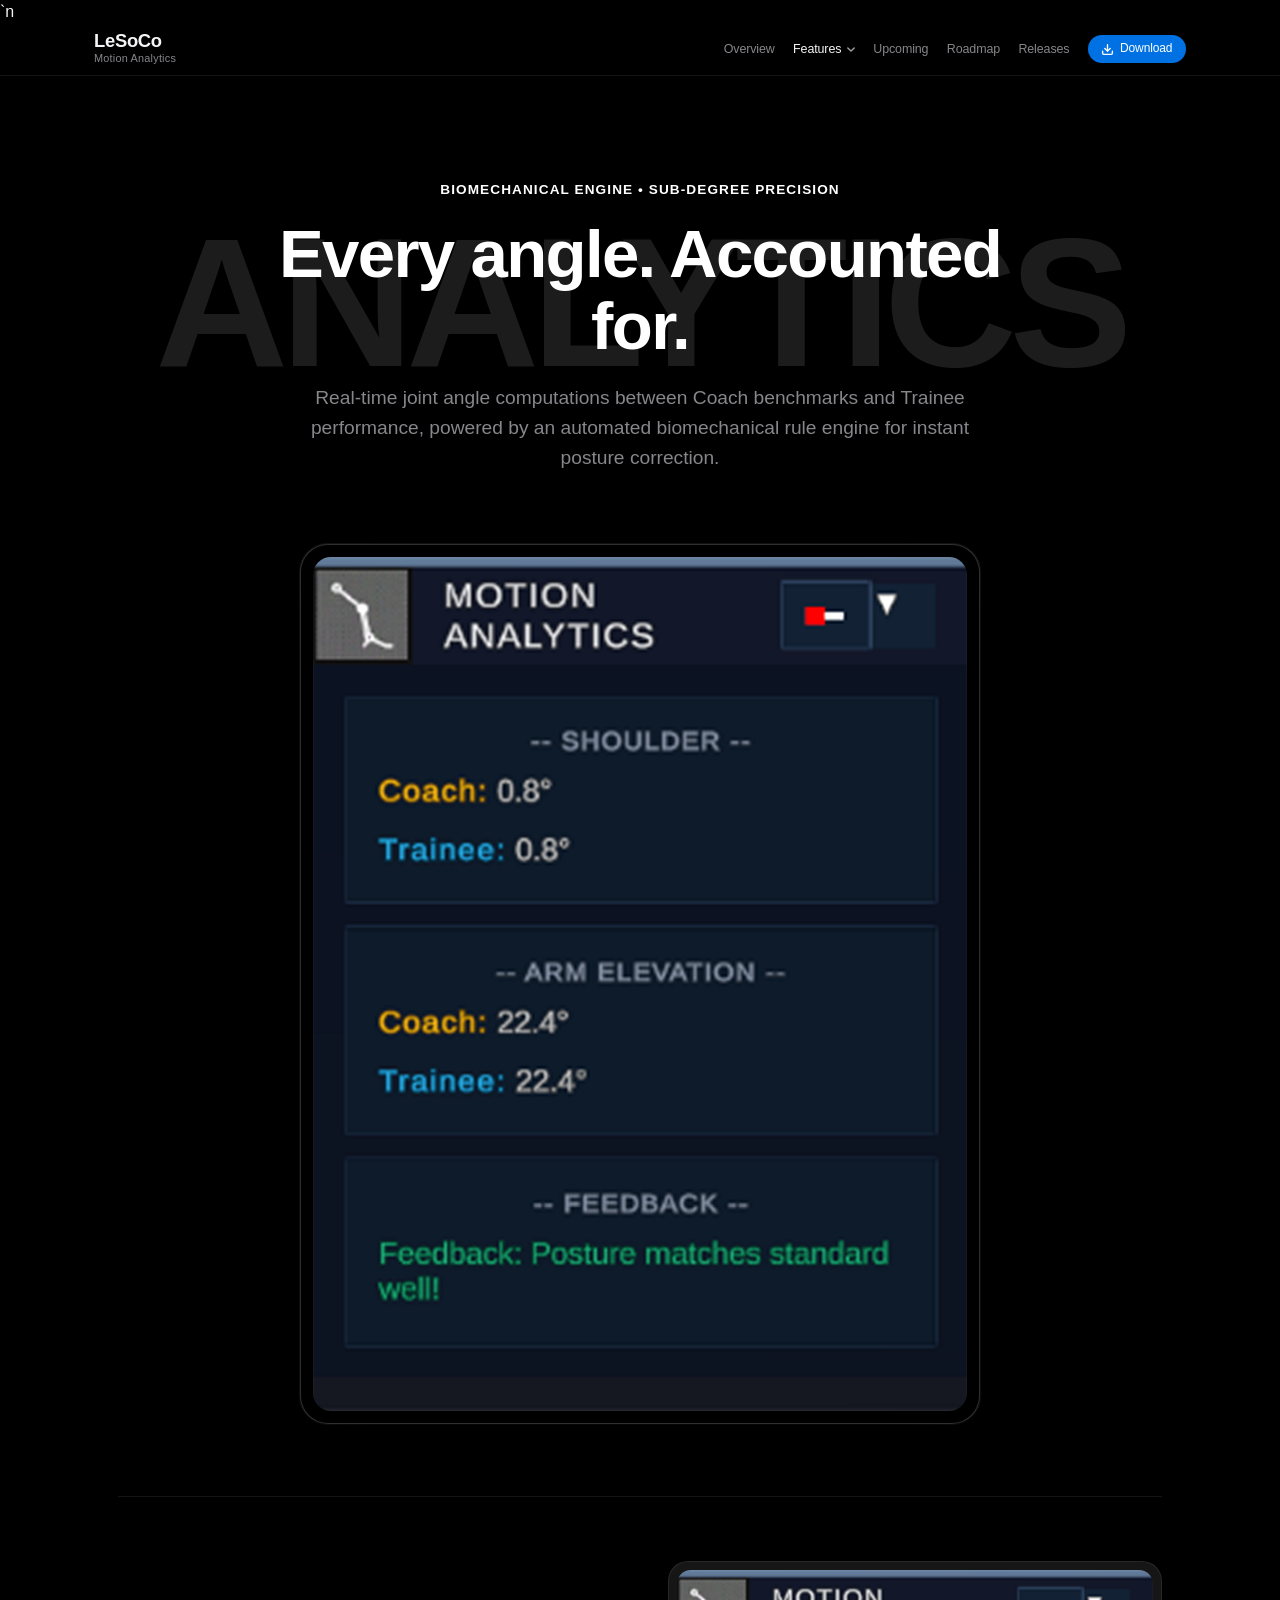
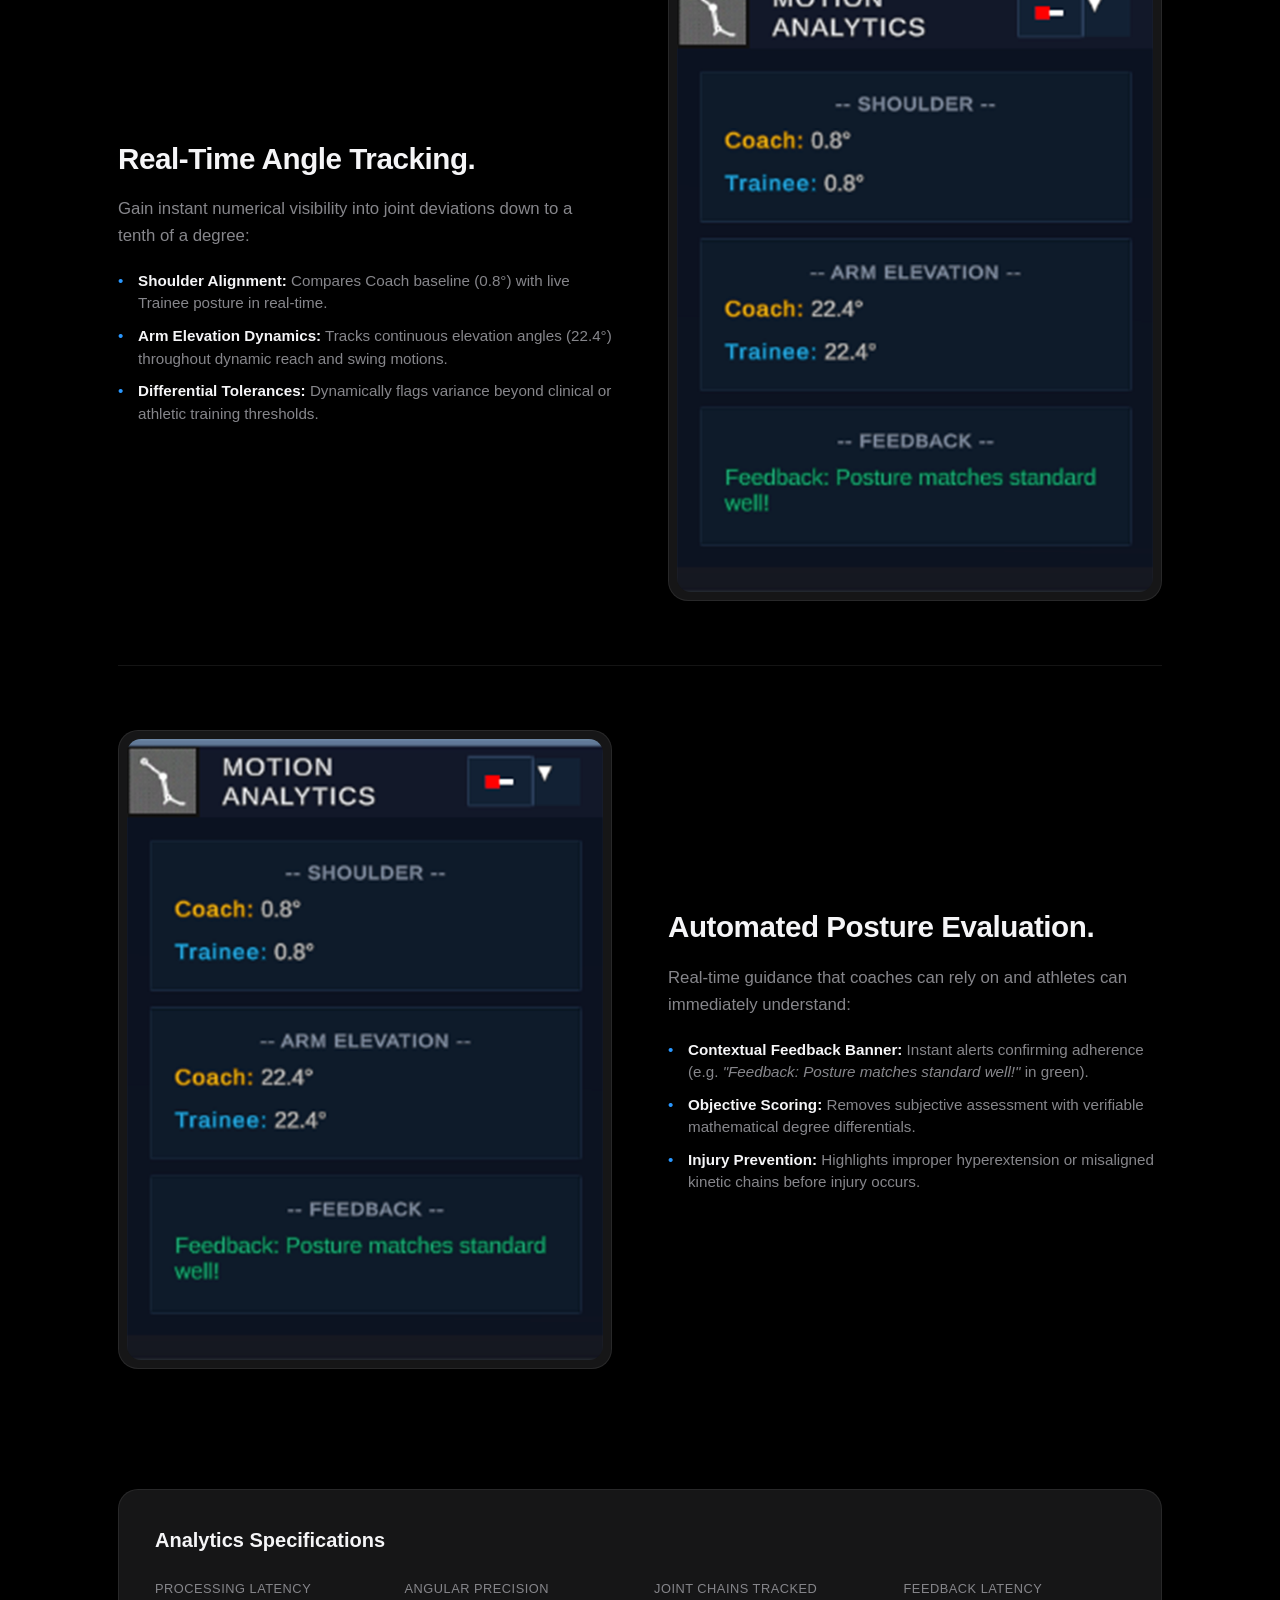
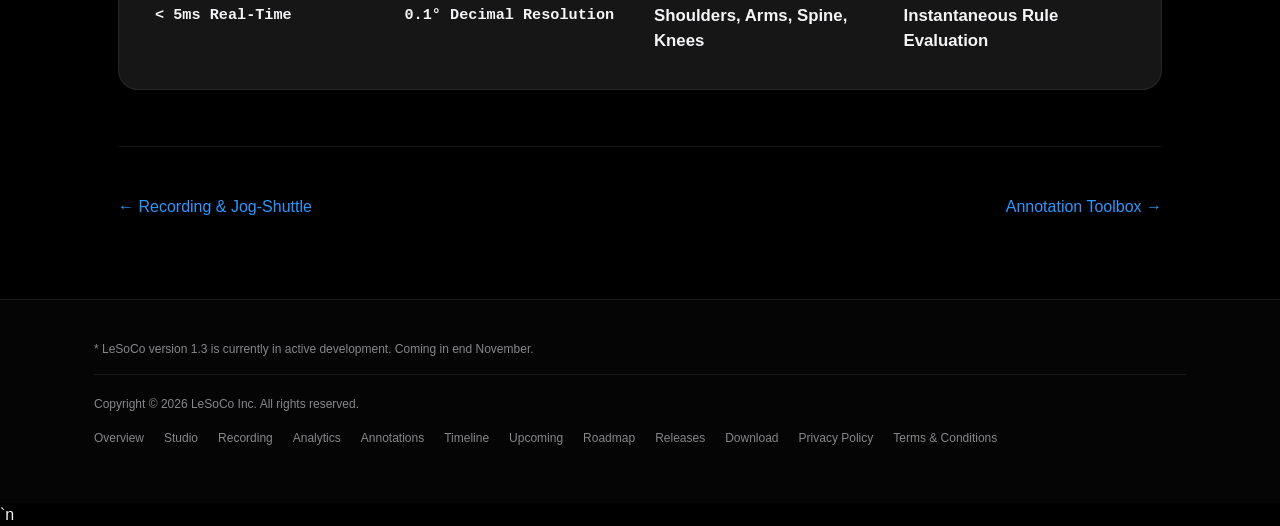
==== analytics.html @ 9703c33d "removed javascript" ====
<!DOCTYPE html>
<html lang="en">
<head>
  <meta charset="UTF-8" />
  <meta name="viewport" content="width=device-width, initial-scale=1.0" />
  <title>Motion Analytics — LeSoCo v1.3</title>
  <link rel="icon" href="data:image/svg+xml,<svg xmlns=%22http://www.w3.org/2000/svg%22 viewBox=%220 0 100 100%22><rect width=%22100%22 height=%22100%22 rx=%2222%22 fill=%22%23000000%22/><text x=%2250%22 y=%2266%22 font-family=%22-apple-system,BlinkMacSystemFont,SF Pro Display,sans-serif%22 font-weight=%22700%22 font-size=%2252%22 fill=%22%23ffffff%22 text-anchor=%22middle%22>L</text></svg>">
  <link rel="stylesheet" href="style.css" />
  <link rel="stylesheet" href="bombard.css" />`n</head>
<body>
    <!-- Apple Sticky Sub-Navigation with Mega Dropdown -->
  <header class="apple-nav">
    <div class="apple-nav-inner">
      <a href="index.html" class="apple-nav-brand">
        <span class="title">LeSoCo</span>
        <span class="subtitle">Motion Analytics</span>
      </a>
      <nav class="apple-nav-menu">
        <a href="index.html">Overview</a>
        <div class="apple-nav-dropdown-item">
          <button class="apple-nav-link-btn active" id="featuresNavBtn" aria-expanded="false" aria-haspopup="true">
            Features
            <svg class="apple-nav-chevron" width="8" height="5" viewBox="0 0 10 6" fill="none" stroke="currentColor" stroke-width="1.8" stroke-linecap="round" stroke-linejoin="round"><path d="m1 1 4 4 4-4"/></svg>
          </button>
        </div>
        <a href="upcoming.html">Upcoming</a>
        <a href="roadmap.html">Roadmap</a>
        <a href="releases.html">Releases</a>
        <a href="https://github.com/sniffuntidypond/LeSoCo.git" target="_blank" rel="noopener noreferrer" class="apple-pill-btn">
          <svg width="13" height="13" viewBox="0 0 24 24" fill="none" stroke="currentColor" stroke-width="2.5" stroke-linecap="round" stroke-linejoin="round"><path d="M21 15v4a2 2 0 0 1-2 2H5a2 2 0 0 1-2-2v-4"/><polyline points="7 10 12 15 17 10"/><line x1="12" y1="15" x2="12" y2="3"/></svg>
          Download
        </a>
      </nav>
    </div>

    <!-- Apple Mega-Menu Dropdown (Matches Picture 1) -->
    <div class="apple-dropdown-menu" id="appleFeaturesDropdown" role="region" aria-label="Features Menu">
      <div class="apple-dropdown-inner">
        <!-- Column 1: Explore Features (Large Typography like Picture 1) -->
        <div class="apple-dropdown-col apple-dropdown-col-main">
          <span class="apple-dropdown-eyebrow">Explore Features</span>
          <ul class="apple-dropdown-list-large">
            <li><a href="studio.html">Studio</a></li>
            <li><a href="recording.html">Recording</a></li>
            <li><a href="analytics.html" class="active">Analytics</a></li>
            <li><a href="annotations.html">Annotations</a></li>
            <li><a href="timeline.html">Timeline</a></li>
          </ul>
          <div class="apple-dropdown-sublinks">
            <a href="upcoming.html">Compare Trainee &amp; Coach</a>
            <a href="upcoming.html">Sony Mocopi 12-IMU Support</a>
          </div>
        </div>

        <!-- Column 2: Roadmap & Releases (Picture 1 Column 2 style) -->
        <div class="apple-dropdown-col">
          <span class="apple-dropdown-eyebrow">Roadmap &amp; Releases</span>
          <ul class="apple-dropdown-list-secondary">
            <li><a href="upcoming.html">Upcoming 1.4</a></li>
            <li><a href="roadmap.html">Living Roadmap</a></li>
            <li><a href="releases.html">Release Notes v1.3</a></li>
            <li><a href="upcoming.html">Dual Split-Screen Mode</a></li>
            <li><a href="upcoming.html">High-Res Humanoid Rigs</a></li>
            <li><a href="roadmap.html">Monograph Roadmap ↗</a></li>
          </ul>
        </div>

        <!-- Column 3: Resources & Support (Picture 1 Column 3 style) -->
        <div class="apple-dropdown-col">
          <span class="apple-dropdown-eyebrow">More from LeSoCo</span>
          <ul class="apple-dropdown-list-secondary">
            <li><a href="https://github.com/sniffuntidypond/LeSoCo.git" target="_blank" rel="noopener noreferrer">Download LeSoCo ↗</a></li>
            <li><a href="https://github.com/sniffuntidypond/LeSoCo.git" target="_blank" rel="noopener noreferrer">GitHub Repository ↗</a></li>
            <li><a href="studio.html">4K Viewport &amp; .LSC Spec</a></li>
            <li><a href="privacy.html">Privacy Policy</a></li>
            <li><a href="terms.html">Terms &amp; Conditions</a></li>
          </ul>
        </div>
      </div>
    </div>
  </header>
  <div class="apple-dropdown-backdrop" id="appleDropdownBackdrop"></div>

  <main>
    <section class="apple-feature-hero">
      <div class="apple-hero-watermark">ANALYTICS</div>
      <div class="apple-container">
        <span class="apple-eyebrow-white">BIOMECHANICAL ENGINE &bull; SUB-DEGREE PRECISION</span>
        <h1 class="apple-feature-headline">Every angle. Accounted for.</h1>
        <p class="apple-feature-desc">
          Real-time joint angle computations between Coach benchmarks and Trainee performance, powered by an automated biomechanical rule engine for instant posture correction.
        </p>
      </div>
    </section>

    <section class="apple-container">
      <div class="apple-screen-frame" style="max-width: 680px; margin: 1rem auto 4.5rem;">
        <div class="apple-screen-inner">
          <img src="images/motion-analytics.png" alt="Motion Analytics Inspector Panel" />
        </div>
      </div>

    <section class="apple-container">
      <div class="apple-content-row">
        <div class="apple-content-text">
          <h3>Real-Time Angle Tracking.</h3>
          <p>
            Gain instant numerical visibility into joint deviations down to a tenth of a degree:
          </p>
          <ul>
            <li><strong>Shoulder Alignment:</strong> Compares Coach baseline (0.8&deg;) with live Trainee posture in real-time.</li>
            <li><strong>Arm Elevation Dynamics:</strong> Tracks continuous elevation angles (22.4&deg;) throughout dynamic reach and swing motions.</li>
            <li><strong>Differential Tolerances:</strong> Dynamically flags variance beyond clinical or athletic training thresholds.</li>
          </ul>
        </div>
        <div class="apple-content-media">
          <img src="images/motion-analytics.png" alt="Angle comparisons" />
        </div>
      </div>

      <div class="apple-content-row reversed">
        <div class="apple-content-text">
          <h3>Automated Posture Evaluation.</h3>
          <p>
            Real-time guidance that coaches can rely on and athletes can immediately understand:
          </p>
          <ul>
            <li><strong>Contextual Feedback Banner:</strong> Instant alerts confirming adherence (e.g. <em>"Feedback: Posture matches standard well!"</em> in green).</li>
            <li><strong>Objective Scoring:</strong> Removes subjective assessment with verifiable mathematical degree differentials.</li>
            <li><strong>Injury Prevention:</strong> Highlights improper hyperextension or misaligned kinetic chains before injury occurs.</li>
          </ul>
        </div>
        <div class="apple-content-media">
          <img src="images/motion-analytics.png" alt="Posture feedback readout" />
        </div>
      </div>

      <div class="apple-specs-table">
        <h2 class="apple-specs-title">Analytics Specifications</h2>
        <div class="apple-specs-grid">
          <div class="apple-spec-col">
            <span class="apple-spec-key">Processing Latency</span>
            <span class="apple-spec-val mono">&lt; 5ms Real-Time</span>
          </div>
          <div class="apple-spec-col">
            <span class="apple-spec-key">Angular Precision</span>
            <span class="apple-spec-val mono">0.1&deg; Decimal Resolution</span>
          </div>
          <div class="apple-spec-col">
            <span class="apple-spec-key">Joint Chains Tracked</span>
            <span class="apple-spec-val">Shoulders, Arms, Spine, Knees</span>
          </div>
          <div class="apple-spec-col">
            <span class="apple-spec-key">Feedback Latency</span>
            <span class="apple-spec-val">Instantaneous Rule Evaluation</span>
          </div>
        </div>
      </div>

      <div class="apple-pagination">
        <a href="recording.html" class="apple-nav-btn">&larr; Recording &amp; Jog-Shuttle</a>
        <a href="annotations.html" class="apple-nav-btn">Annotation Toolbox &rarr;</a>
      </div>
    </section>
  </main>

  <footer class="apple-footer">
    <div class="apple-container">
      <div class="apple-footer-note">
        * LeSoCo version 1.3 is currently in active development. Coming in end November.
      </div>
      <div class="apple-footer-bottom">
        <div>Copyright &copy; <span id="year"></span> LeSoCo Inc. All rights reserved.</div>
        <div class="apple-footer-links">
          <a href="index.html">Overview</a>
          <a href="studio.html">Studio</a>
          <a href="recording.html">Recording</a>
          <a href="analytics.html">Analytics</a>
          <a href="annotations.html">Annotations</a>
          <a href="timeline.html">Timeline</a>
          <a href="upcoming.html">Upcoming</a>
          <a href="roadmap.html">Roadmap</a>
        <a href="releases.html">Releases</a>
          <a href="https://github.com/sniffuntidypond/LeSoCo.git" target="_blank" rel="noopener noreferrer">Download</a>
          <a href="privacy.html">Privacy Policy</a>
          <a href="terms.html">Terms &amp; Conditions</a>
        </div>
      </div>
    </div>
  </footer>

  <script>
    document.getElementById('year').textContent = new Date().getFullYear();
  </script>
  <script src="dropdown.js"></script>
  <script src="bombard.js"></script>`n</body>
</html>
---- style.css ----
/* ==========================================================================
   Apple-Inspired Design System for LeSoCo
   Reference: Apple Product Launch Pages (MacBook Pro / PROLED XDR Display)
   ========================================================================== */

:root {
  --apple-black: #000000;
  --apple-dark-bg: #050505;
  --apple-card-bg: #161617;
  --apple-card-hover: #1c1c1e;
  --apple-surface: #101012;
  --apple-border: rgba(255, 255, 255, 0.12);
  --apple-border-subtle: rgba(255, 255, 255, 0.08);
  --apple-text-primary: #f5f5f7;
  --apple-text-secondary: #86868b;
  --apple-text-tertiary: #6e6e73;
  --apple-blue: #0071e3;
  --apple-blue-hover: #0077ed;
  --apple-blue-link: #2997ff;
  --apple-amber: #f5a623;
  --font-family: -apple-system, BlinkMacSystemFont, "SF Pro Display", "SF Pro Text", "Helvetica Neue", Helvetica, Arial, sans-serif;
  --font-mono: SFMono-Regular, "SF Mono", Menlo, Consolas, Monaco, monospace;
}

* {
  box-sizing: border-box;
  margin: 0;
  padding: 0;
}

html {
  background-color: var(--apple-black);
  color: var(--apple-text-primary);
  font-family: var(--font-family);
  -webkit-font-smoothing: antialiased;
  -moz-osx-font-smoothing: grayscale;
  scroll-behavior: smooth;
  overflow-y: auto;
  overflow-x: clip;
}

body {
  background-color: var(--apple-black);
  color: var(--apple-text-primary);
  min-height: 100vh;
  display: flex;
  flex-direction: column;
  line-height: 1.47;
  overflow-x: clip;
  overflow-y: visible;
}

/* Base Elements */
img {
  image-rendering: -webkit-optimize-contrast;
}

/* ==========================================================================
   Apple Dark Scrollbar (Matches Apple Launch Page Scrollbar)
   ========================================================================== */
::-webkit-scrollbar {
  width: 10px;
  height: 10px;
}

::-webkit-scrollbar-track {
  background: #000000;
}

::-webkit-scrollbar-thumb {
  background: #2c2c2e;
  border-radius: 999px;
  border: 2px solid #000000;
}

::-webkit-scrollbar-thumb:hover {
  background: #48484a;
}

* {
  scrollbar-color: #2c2c2e #000000;
  scrollbar-width: thin;
}

/* ==========================================================================
   Apple Sticky Sub-Navigation Bar
   ========================================================================== */
header.apple-nav {
  position: sticky;
  top: 0;
  z-index: 999;
  background: rgba(0, 0, 0, 0.82);
  backdrop-filter: blur(20px) saturate(180%);
  -webkit-backdrop-filter: blur(20px) saturate(180%);
  border-bottom: 1px solid var(--apple-border-subtle);
  height: 52px;
}

.apple-nav-inner {
  max-width: 1140px;
  height: 100%;
  margin: 0 auto;
  padding: 0 1.5rem;
  display: flex;
  align-items: center;
  justify-content: space-between;
}

.apple-nav-brand {
  display: flex;
  flex-direction: column;
  text-decoration: none;
}

.apple-nav-brand .title {
  font-size: 1.15rem;
  font-weight: 600;
  color: var(--apple-text-primary);
  letter-spacing: -0.015em;
  line-height: 1.1;
}

.apple-nav-brand .subtitle {
  font-size: 0.68rem;
  color: var(--apple-text-secondary);
  font-weight: 400;
  letter-spacing: 0.02em;
}

.apple-nav-menu {
  display: flex;
  align-items: center;
  gap: 1.15rem;
}

.apple-nav-menu a {
  color: var(--apple-text-secondary);
  text-decoration: none;
  font-size: 0.78rem;
  font-weight: 400;
  letter-spacing: -0.01em;
  transition: color 0.15s ease;
  white-space: nowrap;
}

.apple-nav-menu a:hover {
  color: var(--apple-text-primary);
}

.apple-nav-menu a.active {
  color: var(--apple-text-primary);
  font-weight: 500;
}

.apple-pill-btn {
  display: inline-flex;
  align-items: center;
  gap: 0.35rem;
  background-color: var(--apple-blue);
  color: #ffffff !important;
  font-size: 0.75rem !important;
  font-weight: 500 !important;
  padding: 0.3rem 0.85rem;
  border-radius: 980px;
  text-decoration: none;
  transition: background-color 0.15s ease, transform 0.15s ease, box-shadow 0.15s ease;
  white-space: nowrap;
}

.apple-pill-btn:hover {
  background-color: var(--apple-blue-hover);
  transform: scale(1.02);
}

.apple-pill-btn:active {
  transform: scale(0.96);
}

/* ==========================================================================
   Apple-Style Mega-Menu Dropdown (Matches Picture 1 Reference)
   ========================================================================== */
.apple-nav-dropdown-item {
  position: relative;
  display: flex;
  align-items: center;
}

.apple-nav-link-btn {
  background: none;
  border: none;
  cursor: pointer;
  padding: 0;
  font-family: inherit;
  color: var(--apple-text-secondary);
  font-size: 0.78rem;
  font-weight: 400;
  letter-spacing: -0.01em;
  display: inline-flex;
  align-items: center;
  gap: 0.35rem;
  transition: color 0.15s ease;
  white-space: nowrap;
}

.apple-nav-link-btn:hover,
.apple-nav-link-btn.active,
.apple-nav-dropdown-item:hover .apple-nav-link-btn,
.apple-nav-dropdown-item:focus-within .apple-nav-link-btn,
header.apple-nav:has(.apple-dropdown-menu:hover) .apple-nav-link-btn,
header.apple-nav.dropdown-open .apple-nav-link-btn {
  color: var(--apple-text-primary);
}

.apple-nav-link-btn.active {
  font-weight: 500;
}

.apple-nav-chevron {
  transition: transform 0.25s cubic-bezier(0.16, 1, 0.3, 1), opacity 0.15s ease;
  opacity: 0.65;
}

.apple-nav-dropdown-item:hover .apple-nav-chevron,
.apple-nav-dropdown-item:focus-within .apple-nav-chevron,
header.apple-nav:has(.apple-dropdown-menu:hover) .apple-nav-chevron,
header.apple-nav.dropdown-open .apple-nav-chevron {
  transform: rotate(180deg);
  opacity: 1;
}

/* Full-Width Apple Mega Dropdown Panel */
.apple-dropdown-menu {
  position: absolute;
  top: 100%;
  left: 0;
  width: 100%;
  background: rgba(22, 22, 23, 0.94);
  backdrop-filter: blur(28px) saturate(180%);
  -webkit-backdrop-filter: blur(28px) saturate(180%);
  border-bottom: 1px solid rgba(255, 255, 255, 0.12);
  box-shadow: 0 35px 70px rgba(0, 0, 0, 0.85);
  opacity: 0;
  visibility: hidden;
  transform: translateY(-8px);
  transition: opacity 0.25s cubic-bezier(0.16, 1, 0.3, 1),
              transform 0.25s cubic-bezier(0.16, 1, 0.3, 1),
              visibility 0.25s;
  z-index: 998;
  pointer-events: none;
}

/* Open on hover / focus without JavaScript (with JS fallback support) */
header.apple-nav:has(.apple-nav-dropdown-item:hover) .apple-dropdown-menu,
header.apple-nav:has(.apple-nav-dropdown-item:focus-within) .apple-dropdown-menu,
header.apple-nav:has(.apple-dropdown-menu:hover) .apple-dropdown-menu,
.apple-dropdown-menu:hover,
header.apple-nav.dropdown-open .apple-dropdown-menu {
  opacity: 1;
  visibility: visible;
  transform: translateY(0);
  pointer-events: auto;
}

/* Dropdown Inner Container */
.apple-dropdown-inner {
  max-width: 1140px;
  width: 100%;
  margin: 0 auto;
  padding: 2.75rem 1.5rem 3.5rem;
  display: grid;
  grid-template-columns: 1.6fr 1.25fr 1.25fr;
  gap: 3.5rem;
}

.apple-dropdown-col {
  display: flex;
  flex-direction: column;
}

.apple-dropdown-eyebrow {
  font-size: 0.75rem;
  font-weight: 400;
  letter-spacing: -0.01em;
  color: var(--apple-text-secondary);
  margin-bottom: 0.95rem;
  user-select: none;
}

/* Column 1: Large Headline Links (Matches Picture 1 "Explore Mac") */
.apple-dropdown-list-large {
  list-style: none;
  padding: 0;
  margin: 0;
  display: flex;
  flex-direction: column;
  gap: 0.2rem;
}

.apple-dropdown-list-large li a {
  color: #f5f5f7;
  font-size: clamp(1.35rem, 1.8vw, 1.65rem);
  font-weight: 700;
  letter-spacing: -0.025em;
  line-height: 1.25;
  text-decoration: none;
  display: inline-block;
  transition: color 0.15s ease, transform 0.15s ease;
}

.apple-dropdown-list-large li a:hover {
  color: #ffffff;
  transform: translateX(4px);
}

.apple-dropdown-list-large li a.active {
  color: var(--apple-blue-link);
}

/* Sublinks at the bottom of Column 1 (Matches "Compare Mac" / "Switch from PC to Mac") */
.apple-dropdown-sublinks {
  margin-top: 1.5rem;
  padding-top: 1.25rem;
  border-top: 1px solid rgba(255, 255, 255, 0.08);
  display: flex;
  flex-direction: column;
  gap: 0.45rem;
}

.apple-dropdown-sublinks a {
  color: #f5f5f7;
  font-size: 0.78rem;
  font-weight: 600;
  letter-spacing: -0.01em;
  text-decoration: none;
  transition: color 0.15s ease;
}

.apple-dropdown-sublinks a:hover {
  color: var(--apple-blue-link);
}

/* Column 2 & 3: Secondary Links (Matches Picture 1 "Shop Mac" and "More from Mac") */
.apple-dropdown-list-secondary {
  list-style: none;
  padding: 0;
  margin: 0;
  display: flex;
  flex-direction: column;
  gap: 0.5rem;
}

.apple-dropdown-list-secondary li a {
  color: #f5f5f7;
  font-size: 0.82rem;
  font-weight: 600;
  line-height: 1.45;
  letter-spacing: -0.01em;
  text-decoration: none;
  display: inline-block;
  transition: color 0.15s ease;
}

.apple-dropdown-list-secondary li a:hover {
  color: var(--apple-blue-link);
}

.apple-dropdown-list-secondary li a.active {
  color: var(--apple-blue-link);
}

/* Dimmed Backdrop Blur */
.apple-dropdown-backdrop {
  position: fixed;
  top: 0;
  left: 0;
  width: 100vw;
  height: 100vh;
  background: rgba(0, 0, 0, 0.48);
  backdrop-filter: blur(12px);
  -webkit-backdrop-filter: blur(12px);
  opacity: 0;
  visibility: hidden;
  transition: opacity 0.3s cubic-bezier(0.16, 1, 0.3, 1), visibility 0.3s;
  z-index: 990;
  pointer-events: none;
}

body:has(header.apple-nav:has(.apple-nav-dropdown-item:hover)) .apple-dropdown-backdrop,
body:has(header.apple-nav:has(.apple-nav-dropdown-item:focus-within)) .apple-dropdown-backdrop,
body:has(header.apple-nav:has(.apple-dropdown-menu:hover)) .apple-dropdown-backdrop,
body.dropdown-open .apple-dropdown-backdrop {
  opacity: 1;
  visibility: visible;
  pointer-events: auto;
}

/* Responsive Mega Dropdown */
@media (max-width: 860px) {
  .apple-dropdown-inner {
    grid-template-columns: 1fr;
    gap: 2rem;
    padding: 2rem 1.5rem 2.5rem;
    max-height: calc(100vh - 65px);
    overflow-y: auto;
  }
}

.apple-hero-cta-group {
  display: flex;
  align-items: center;
  justify-content: center;
  flex-wrap: wrap;
  gap: 1.25rem;
  margin-top: 1.5rem;
}

.apple-btn-cta {
  display: inline-flex;
  align-items: center;
  justify-content: center;
  gap: 0.5rem;
  background-color: var(--apple-blue);
  color: #ffffff;
  font-size: 0.95rem;
  font-weight: 500;
  padding: 0.75rem 1.6rem;
  border-radius: 980px;
  text-decoration: none;
  transition: all 0.2s cubic-bezier(0.16, 1, 0.3, 1);
  box-shadow: 0 4px 18px rgba(0, 113, 227, 0.35);
}

.apple-btn-cta:hover {
  background-color: var(--apple-blue-hover);
  transform: scale(1.03);
  box-shadow: 0 6px 24px rgba(0, 113, 227, 0.5);
}

.apple-btn-cta:active {
  transform: scale(0.97);
}

.apple-btn-cta-secondary {
  display: inline-flex;
  align-items: center;
  justify-content: center;
  gap: 0.5rem;
  background-color: rgba(255, 255, 255, 0.08);
  color: var(--apple-text-primary);
  font-size: 0.95rem;
  font-weight: 500;
  padding: 0.75rem 1.6rem;
  border-radius: 980px;
  text-decoration: none;
  border: 1px solid rgba(255, 255, 255, 0.14);
  backdrop-filter: blur(12px);
  -webkit-backdrop-filter: blur(12px);
  transition: all 0.2s cubic-bezier(0.16, 1, 0.3, 1);
}

.apple-btn-cta-secondary:hover {
  background-color: rgba(255, 255, 255, 0.14);
  border-color: rgba(255, 255, 255, 0.3);
  transform: scale(1.03);
}

.apple-btn-cta-secondary:active {
  transform: scale(0.97);
}

/* ==========================================================================
   Page Wrappers & Typography
   ========================================================================== */
.apple-container {
  max-width: 1140px;
  width: 100%;
  margin: 0 auto;
  padding: 0 1.5rem;
}

main {
  flex: 1;
  display: flex;
  flex-direction: column;
}

/* ==========================================================================
   Apple Index Standalone Hero (Matches Picture 1)
   ========================================================================== */
.apple-index-hero {
  position: relative;
  flex: 1;
  min-height: calc(100vh - 52px);
  display: flex;
  align-items: center;
  justify-content: center;
  text-align: center;
  padding: 3rem 1.5rem;
  overflow: hidden;
  background-color: var(--apple-black);
}

.apple-index-hero-inner {
  position: relative;
  max-width: 860px;
  width: 100%;
  margin: 0 auto;
  display: flex;
  flex-direction: column;
  align-items: center;
}

.apple-index-eyebrow {
  font-size: clamp(0.85rem, 1.2vw, 1.05rem);
  font-weight: 700;
  letter-spacing: 0.05em;
  text-transform: uppercase;
  color: #ffffff;
  margin-bottom: 1.25rem;
  display: inline-block;
}

.apple-index-headline-wrap {
  position: relative;
  display: block;
  width: 100%;
  margin-bottom: 1.5rem;
}

.apple-index-watermark {
  position: absolute;
  top: 50%;
  left: 50%;
  transform: translate(-50%, -50%);
  font-size: clamp(3.8rem, 12.5vw, 9.8rem);
  font-weight: 800;
  letter-spacing: -0.04em;
  color: #ffffff;
  opacity: 0.12;
  white-space: nowrap;
  user-select: none;
  pointer-events: none;
  z-index: 1;
  line-height: 1;
}

.apple-index-headline-wrap .apple-hero-headline {
  position: relative;
  z-index: 2;
  margin-bottom: 0;
}

@media (max-width: 600px) {
  .hero-br {
    display: none;
  }
}

/* ==========================================================================
   Apple Scrollytelling Hero (Matches Screenshots 1, 2, 3, 4)
   ========================================================================== */
.apple-scrolly-track {
  position: relative;
  height: 320vh;
  background: var(--apple-black);
}

.apple-scrolly-sticky {
  position: sticky;
  top: 0;
  height: 100vh;
  width: 100%;
  overflow: hidden;
  display: flex;
  align-items: center;
  justify-content: center;
  perspective: 1200px;
}

/* Giant Background Watermark Text (Matches "PROLED XDR" in Image 1) */
.scrolly-watermark {
  position: absolute;
  top: 26%;
  left: 50%;
  transform: translate(-50%, -50%);
  font-size: clamp(3.5rem, 13vw, 10.5rem);
  font-weight: 800;
  letter-spacing: -0.04em;
  color: #ffffff;
  opacity: 0.12;
  white-space: nowrap;
  pointer-events: none;
  z-index: 1;
  will-change: transform, opacity;
  transition: opacity 0.1s ease-out;
}

/* Intro Text Group (headline, lead paragraph, link) */
.scrolly-text-group {
  position: absolute;
  top: 34%;
  left: 50%;
  transform: translate(-50%, -50%);
  width: 100%;
  max-width: 860px;
  padding: 0 1.5rem;
  text-align: center;
  z-index: 2;
  will-change: transform, opacity;
  pointer-events: auto;
}

/* Device Container (rises, centers, and zooms in like in Images 2, 3, 4) */
.scrolly-device-container {
  position: absolute;
  top: 50%;
  left: 50%;
  transform: translate(-50%, 42vh) scale(0.75);
  width: min(94vw, 1060px);
  z-index: 3;
  will-change: transform;
  pointer-events: none;
  transform-origin: center center;
}

/* Laptop Hardware Frame (Matches Apple MacBook Pro hardware in Screenshots 1-4) */
.scrolly-laptop-frame {
  width: 100%;
  display: flex;
  flex-direction: column;
  align-items: center;
  filter: drop-shadow(0 30px 80px rgba(0, 0, 0, 0.95));
}

.scrolly-laptop-screen {
  width: 100%;
  background: #000000;
  border-radius: 22px 22px 0 0;
  padding: 10px 10px 0 10px;
  border: 1px solid rgba(255, 255, 255, 0.22);
  border-bottom: none;
  position: relative;
  overflow: hidden;
  box-shadow: inset 0 1px 1px rgba(255, 255, 255, 0.2);
}

.scrolly-laptop-screen img {
  width: 100%;
  height: auto;
  display: block;
  border-radius: 14px 14px 0 0;
  image-rendering: -webkit-optimize-contrast;
  transform: translateZ(0);
  backface-visibility: hidden;
}

.scrolly-screen-glow {
  position: absolute;
  top: 0;
  left: 0;
  right: 0;
  bottom: 0;
  pointer-events: none;
  background: radial-gradient(circle at 50% 35%, rgba(41, 151, 255, 0.16), transparent 70%);
  opacity: 0.1;
  transition: opacity 0.3s ease;
}

.scrolly-laptop-base {
  width: 105%;
  height: 16px;
  background: linear-gradient(180deg, #38383a 0%, #1e1e20 40%, #121214 100%);
  border-radius: 0 0 18px 18px;
  position: relative;
  border: 1px solid rgba(255, 255, 255, 0.15);
  border-top: 1px solid rgba(0, 0, 0, 0.85);
  box-shadow: 0 12px 35px rgba(0, 0, 0, 0.9);
}

.scrolly-notch {
  width: 76px;
  height: 5px;
  background: #141416;
  border-radius: 0 0 4px 4px;
  position: absolute;
  top: 0;
  left: 50%;
  transform: translateX(-50%);
  border: 1px solid rgba(255, 255, 255, 0.08);
  border-top: none;
}

/* Scroll Prompt Indicator */
.scrolly-scroll-hint {
  position: absolute;
  bottom: 2.25rem;
  left: 50%;
  transform: translateX(-50%);
  display: inline-flex;
  align-items: center;
  gap: 0.5rem;
  font-size: 0.82rem;
  font-weight: 500;
  color: var(--apple-text-secondary);
  background: rgba(255, 255, 255, 0.06);
  border: 1px solid rgba(255, 255, 255, 0.12);
  padding: 0.4rem 0.95rem;
  border-radius: 999px;
  z-index: 10;
  transition: opacity 0.3s ease;
  cursor: pointer;
  user-select: none;
}

.scrolly-scroll-hint:hover {
  background: rgba(255, 255, 255, 0.1);
  color: var(--apple-text-primary);
}

/* ==========================================================================
   Scroll-Triggered Reveals (Section Animations)
   ========================================================================== */
.reveal-on-scroll {
  opacity: 0;
  transform: translateY(35px);
  transition: opacity 0.85s cubic-bezier(0.16, 1, 0.3, 1), transform 0.85s cubic-bezier(0.16, 1, 0.3, 1);
  will-change: opacity, transform;
}

.reveal-on-scroll.is-visible {
  opacity: 1;
  transform: translateY(0);
}

/* Hero Section (Static Fallback) */
.apple-hero {
  padding: 5rem 0 3.5rem;
  text-align: center;
}

.apple-eyebrow {
  font-size: 1.05rem;
  font-weight: 600;
  letter-spacing: 0.01em;
  color: var(--apple-text-primary);
  margin-bottom: 0.85rem;
}

.apple-hero-headline {
  font-size: clamp(2.5rem, 6.2vw, 4.8rem);
  font-weight: 700;
  letter-spacing: -0.025em;
  line-height: 1.06;
  color: var(--apple-text-primary);
  margin-bottom: 1.5rem;
}

.apple-hero-description {
  max-width: 780px;
  margin: 0 auto 1.75rem;
  font-size: clamp(1.05rem, 1.8vw, 1.25rem);
  line-height: 1.55;
  color: var(--apple-text-secondary);
  font-weight: 400;
}

.apple-hero-description strong {
  color: var(--apple-text-primary);
  font-weight: 500;
}

.apple-link {
  display: inline-flex;
  align-items: center;
  gap: 0.35rem;
  color: var(--apple-blue-link);
  font-size: 1.05rem;
  text-decoration: none;
  font-weight: 400;
  transition: opacity 0.15s ease;
}

.apple-link:hover {
  opacity: 0.85;
  text-decoration: underline;
}

/* Big Framed Display (Matches Screenshot 1 device container) */
.apple-screen-frame {
  margin: 3.5rem auto 5rem;
  max-width: 1040px;
  background: #000000;
  border-radius: 28px;
  padding: 12px;
  border: 1px solid rgba(255, 255, 255, 0.18);
  box-shadow: 0 30px 90px rgba(0, 0, 0, 0.95), 0 0 1px 1px rgba(255, 255, 255, 0.1);
  overflow: hidden;
  animation: appleFadeIn 1.1s cubic-bezier(0.16, 1, 0.3, 1) both;
}

@keyframes appleFadeIn {
  from {
    opacity: 0;
    transform: translateY(24px);
  }
  to {
    opacity: 1;
    transform: translateY(0);
  }
}

.apple-screen-inner {
  border-radius: 18px;
  overflow: hidden;
  background: #000;
  display: block;
}

.apple-screen-inner img {
  width: 100%;
  height: auto;
  display: block;
  image-rendering: -webkit-optimize-contrast;
  transform: translateZ(0);
  backface-visibility: hidden;
}

/* ==========================================================================
   Two-Card Horizontal Scroll Carousel (Matches Screenshot 2)
   ========================================================================== */
.apple-cards-section {
  padding: 3rem 0 5rem;
  position: relative;
}

.apple-carousel-wrapper {
  position: relative;
  width: 100%;
}

.apple-cards-track {
  display: flex;
  gap: 1.5rem;
  overflow-x: auto;
  overflow-y: hidden;
  scroll-snap-type: x mandatory;
  scroll-behavior: smooth;
  -webkit-overflow-scrolling: touch;
  padding: 0.5rem 0 1.5rem;
  scrollbar-width: none;
  -ms-overflow-style: none;
}

.apple-cards-track::-webkit-scrollbar {
  display: none;
}

.apple-cards-grid {
  display: contents;
}

.apple-card {
  flex: 0 0 calc(50% - 0.75rem);
  min-width: calc(50% - 0.75rem);
  scroll-snap-align: start;
  background: var(--apple-card-bg);
  border-radius: 24px;
  overflow: hidden;
  display: flex;
  flex-direction: column;
  transition: transform 0.25s ease, background-color 0.25s ease;
  text-decoration: none;
  color: inherit;
  border: 1px solid var(--apple-border-subtle);
}

.apple-card:hover {
  background: var(--apple-card-hover);
  transform: scale(1.008);
}

.apple-carousel-controls {
  display: flex;
  justify-content: flex-end;
  align-items: center;
  gap: 0.85rem;
  margin-top: 1.5rem;
}

.apple-circle-btn {
  width: 42px;
  height: 42px;
  border-radius: 50%;
  background: #1c1c1e;
  border: 1px solid rgba(255, 255, 255, 0.12);
  color: #f5f5f7;
  display: flex;
  align-items: center;
  justify-content: center;
  cursor: pointer;
  font-size: 1.15rem;
  line-height: 1;
  transition: all 0.2s ease;
  user-select: none;
}

.apple-circle-btn:hover {
  background: #2c2c2e;
  border-color: rgba(255, 255, 255, 0.25);
  transform: scale(1.05);
}

.apple-circle-btn:active {
  transform: scale(0.94);
}

/* Scroll indicator in hero */
.apple-scroll-indicator {
  display: inline-flex;
  align-items: center;
  gap: 0.55rem;
  margin-top: 2rem;
  color: var(--apple-text-secondary);
  font-size: 0.85rem;
  font-weight: 500;
  cursor: pointer;
  padding: 0.45rem 1rem;
  border-radius: 999px;
  background: rgba(255, 255, 255, 0.04);
  border: 1px solid rgba(255, 255, 255, 0.08);
  transition: all 0.2s ease;
}

.apple-scroll-indicator:hover {
  color: var(--apple-text-primary);
  background: rgba(255, 255, 255, 0.08);
  border-color: rgba(255, 255, 255, 0.16);
}

.scroll-arrow {
  display: inline-block;
  animation: appleBounce 2s infinite ease-in-out;
}

@keyframes appleBounce {
  0%, 100% { transform: translateY(0); }
  50% { transform: translateY(4px); }
}

.apple-card-media {
  width: 100%;
  aspect-ratio: 16 / 10;
  background: #080808;
  display: flex;
  align-items: center;
  justify-content: center;
  overflow: hidden;
}

.apple-card-media img {
  width: 100%;
  height: 100%;
  object-fit: cover;
  object-position: center;
  image-rendering: -webkit-optimize-contrast;
  transform: translateZ(0);
}

.apple-card-content {
  padding: 2rem 2.25rem 2.5rem;
  flex: 1;
}

.apple-card-text {
  font-size: 0.98rem;
  line-height: 1.55;
  color: var(--apple-text-secondary);
}

.apple-card-text strong {
  color: var(--apple-text-primary);
  font-weight: 600;
}

/* ==========================================================================
   "Strength in Numbers" Section (Matches Screenshot 3)
   ========================================================================== */
.apple-stats-section {
  padding: 6rem 0 7rem;
  text-align: center;
  position: relative;
  background: radial-gradient(circle at center, #101012 0%, #000000 70%);
  border-top: 1px solid var(--apple-border-subtle);
  border-bottom: 1px solid var(--apple-border-subtle);
}

.apple-stats-headline {
  font-size: clamp(2.25rem, 5vw, 3.8rem);
  font-weight: 700;
  letter-spacing: -0.025em;
  color: var(--apple-text-primary);
  margin-bottom: 4.5rem;
}

.apple-stats-grid {
  display: grid;
  grid-template-columns: repeat(3, 1fr);
  row-gap: 4.5rem;
  column-gap: 2.5rem;
  max-width: 1000px;
  margin: 0 auto;
}

.apple-stat-item {
  display: flex;
  flex-direction: column;
  align-items: center;
}

.apple-stat-prefix {
  font-size: 0.95rem;
  color: var(--apple-text-secondary);
  margin-bottom: 0.35rem;
  font-weight: 400;
}

.apple-stat-number {
  font-size: clamp(2.4rem, 4.2vw, 3.8rem);
  font-weight: 700;
  letter-spacing: -0.025em;
  color: var(--apple-text-primary);
  line-height: 1.05;
  margin-bottom: 0.5rem;
}

.apple-stat-label {
  font-size: 0.92rem;
  color: var(--apple-text-secondary);
  max-width: 200px;
}

/* ==========================================================================
   Feature Detail Pages (Studio, Recording, Analytics, etc.)
   Matches Apple Watermark Hero Layout (Reference: media_1793679568140_8f3ba391.png)
   ========================================================================== */
.apple-feature-hero {
  position: relative;
  padding: 6.5rem 1.5rem 3.5rem;
  text-align: center;
  overflow: hidden;
  background-color: var(--apple-black);
  display: flex;
  flex-direction: column;
  align-items: center;
  justify-content: center;
}

.apple-hero-watermark {
  position: absolute;
  top: 50%;
  left: 50%;
  transform: translate(-50%, -50%);
  font-size: clamp(4.5rem, 14.5vw, 11.5rem);
  font-weight: 900;
  letter-spacing: -0.04em;
  color: #ffffff;
  opacity: 0.11;
  white-space: nowrap;
  user-select: none;
  pointer-events: none;
  z-index: 1;
  text-transform: uppercase;
  line-height: 1;
}

.apple-feature-hero .apple-container {
  position: relative;
  z-index: 2;
  max-width: 820px;
}

.apple-eyebrow-white {
  font-size: 0.85rem;
  font-weight: 700;
  letter-spacing: 0.08em;
  text-transform: uppercase;
  color: #ffffff;
  margin-bottom: 1.15rem;
  display: block;
}

.apple-feature-headline {
  font-size: clamp(2.5rem, 5.6vw, 4.2rem);
  font-weight: 700;
  letter-spacing: -0.025em;
  line-height: 1.08;
  color: #ffffff;
  margin-bottom: 1.25rem;
}

.apple-feature-desc {
  font-size: clamp(1.05rem, 1.8vw, 1.2rem);
  line-height: 1.55;
  color: #86868b;
  font-weight: 400;
  max-width: 680px;
  margin: 0 auto;
}

.apple-badge-pill {
  display: inline-block;
  font-size: 0.78rem;
  font-weight: 600;
  text-transform: uppercase;
  letter-spacing: 0.06em;
  color: var(--apple-amber);
  margin-bottom: 1rem;
}

.apple-specs-table {
  background: var(--apple-card-bg);
  border-radius: 20px;
  border: 1px solid var(--apple-border-subtle);
  padding: 2.25rem;
  margin: 3.5rem 0;
}

.apple-specs-title {
  font-size: 1.25rem;
  font-weight: 600;
  margin-bottom: 1.5rem;
  color: var(--apple-text-primary);
}

.apple-specs-grid {
  display: grid;
  grid-template-columns: repeat(auto-fit, minmax(220px, 1fr));
  gap: 1.75rem;
}

.apple-spec-col {
  display: flex;
  flex-direction: column;
  gap: 0.35rem;
}

.apple-spec-key {
  font-size: 0.8rem;
  color: var(--apple-text-secondary);
  text-transform: uppercase;
  letter-spacing: 0.04em;
}

.apple-spec-val {
  font-size: 1.05rem;
  font-weight: 600;
  color: var(--apple-text-primary);
}

.apple-spec-val.mono {
  font-family: var(--font-mono);
  font-size: 0.95rem;
}

/* Deep-dive Content Rows */
.apple-content-row {
  display: grid;
  grid-template-columns: 1fr 1fr;
  gap: 3.5rem;
  align-items: center;
  padding: 4rem 0;
  border-top: 1px solid var(--apple-border-subtle);
  animation: appleFadeIn 1.1s cubic-bezier(0.16, 1, 0.3, 1) both;
}

.apple-content-row.reversed {
  direction: rtl;
}
.apple-content-row.reversed > * {
  direction: ltr;
}

.apple-content-text h3 {
  font-size: 1.85rem;
  font-weight: 700;
  letter-spacing: -0.015em;
  color: var(--apple-text-primary);
  margin-bottom: 1rem;
}

.apple-content-text p {
  font-size: 1.05rem;
  line-height: 1.6;
  color: var(--apple-text-secondary);
  margin-bottom: 1.25rem;
}

.apple-content-text ul {
  list-style: none;
  display: flex;
  flex-direction: column;
  gap: 0.65rem;
}

.apple-content-text li {
  font-size: 0.95rem;
  color: var(--apple-text-secondary);
  position: relative;
  padding-left: 1.25rem;
}

.apple-content-text li::before {
  content: "•";
  position: absolute;
  left: 0;
  color: var(--apple-blue-link);
}

.apple-content-text li strong {
  color: var(--apple-text-primary);
}

.apple-content-media {
  background: var(--apple-card-bg);
  border-radius: 20px;
  overflow: hidden;
  border: 1px solid var(--apple-border-subtle);
  padding: 8px;
}

.apple-content-media.tall-media {
  display: flex;
  justify-content: center;
  align-items: center;
  background: #09090b;
  min-height: 440px;
  padding: 1.5rem;
}

.apple-content-media.tall-media img {
  max-height: 460px;
  width: auto;
  max-width: 100%;
  object-fit: contain;
  image-rendering: -webkit-optimize-contrast;
  transform: translateZ(0);
}

.apple-content-media.strip-media {
  padding: 1.75rem 1.25rem;
  display: flex;
  flex-direction: column;
  gap: 1.25rem;
  background: #09090b;
}

.apple-content-media.strip-media img {
  width: 100%;
  height: auto;
  border-radius: 6px;
  image-rendering: -webkit-optimize-contrast;
  transform: translateZ(0);
}

.apple-content-media img {
  width: 100%;
  border-radius: 14px;
  display: block;
  image-rendering: -webkit-optimize-contrast;
  transform: translateZ(0);
}

/* Page Navigation / Pagination */
.apple-pagination {
  display: flex;
  justify-content: space-between;
  align-items: center;
  padding: 3rem 0 5rem;
  border-top: 1px solid var(--apple-border-subtle);
}

.apple-nav-btn {
  text-decoration: none;
  display: inline-flex;
  align-items: center;
  gap: 0.5rem;
  color: var(--apple-blue-link);
  font-size: 1rem;
  font-weight: 500;
  transition: opacity 0.15s ease;
}

.apple-nav-btn:hover {
  opacity: 0.8;
  text-decoration: underline;
}

/* ==========================================================================
   Apple Minimalist Footer
   ========================================================================== */
footer.apple-footer {
  background: var(--apple-dark-bg);
  border-top: 1px solid var(--apple-border-subtle);
  padding: 2.5rem 0 3.5rem;
  font-size: 0.75rem;
  color: var(--apple-text-secondary);
  line-height: 1.5;
  margin-top: auto;
}

.apple-footer-note {
  padding-bottom: 1rem;
  border-bottom: 1px solid var(--apple-border-subtle);
  margin-bottom: 1.25rem;
}

.apple-footer-bottom {
  display: flex;
  justify-content: space-between;
  align-items: center;
  flex-wrap: wrap;
  gap: 1rem;
}

.apple-footer-links {
  display: flex;
  gap: 1.25rem;
  flex-wrap: wrap;
}

.apple-footer-links a {
  color: var(--apple-text-secondary);
  text-decoration: none;
}

.apple-footer-links a:hover {
  color: var(--apple-text-primary);
  text-decoration: underline;
}

/* ==========================================================================
   Roadmap & Living Document Components
   ========================================================================== */
.apple-monograph-card {
  background: linear-gradient(135deg, rgba(28, 28, 30, 0.85) 0%, rgba(18, 18, 20, 0.95) 100%);
  border: 1px solid rgba(255, 255, 255, 0.16);
  border-radius: 24px;
  padding: 3rem 2.5rem;
  margin: 2.5rem auto 4.5rem;
  max-width: 980px;
  display: flex;
  align-items: center;
  justify-content: space-between;
  gap: 2.5rem;
  box-shadow: 0 20px 60px rgba(0, 0, 0, 0.7), inset 0 1px 0 rgba(255, 255, 255, 0.15);
  position: relative;
  overflow: hidden;
}

.apple-monograph-card::before {
  content: "";
  position: absolute;
  top: -80px;
  right: -80px;
  width: 260px;
  height: 260px;
  background: radial-gradient(circle, rgba(0, 113, 227, 0.22) 0%, transparent 70%);
  pointer-events: none;
}

.apple-monograph-badge {
  display: inline-flex;
  align-items: center;
  gap: 0.45rem;
  font-size: 0.72rem;
  font-weight: 600;
  letter-spacing: 0.08em;
  text-transform: uppercase;
  color: var(--apple-blue-link);
  background: rgba(41, 151, 255, 0.12);
  border: 1px solid rgba(41, 151, 255, 0.25);
  padding: 0.3rem 0.75rem;
  border-radius: 980px;
  margin-bottom: 1rem;
}

.apple-monograph-badge::before {
  content: "";
  width: 6px;
  height: 6px;
  border-radius: 50%;
  background: #30d158;
  box-shadow: 0 0 8px #30d158;
}

.apple-monograph-header h3 {
  font-size: 1.85rem;
  font-weight: 600;
  letter-spacing: -0.02em;
  color: var(--apple-text-primary);
  margin-bottom: 0.75rem;
}

.apple-monograph-header p {
  font-size: 1.05rem;
  color: var(--apple-text-secondary);
  line-height: 1.5;
  max-width: 580px;
}

.apple-monograph-action {
  display: flex;
  flex-direction: column;
  align-items: flex-end;
  gap: 0.85rem;
  flex-shrink: 0;
}

.apple-monograph-url {
  font-size: 0.78rem;
  font-family: var(--font-mono);
  color: var(--apple-text-tertiary);
  letter-spacing: 0.02em;
}

/* Roadmap Milestone Grid */
.apple-milestones-grid {
  display: grid;
  grid-template-columns: repeat(2, 1fr);
  gap: 1.5rem;
  margin: 3.5rem 0 4.5rem;
}

.apple-milestone-card {
  background: var(--apple-card-bg);
  border: 1px solid var(--apple-border);
  border-radius: 20px;
  padding: 2.25rem 2rem;
  display: flex;
  flex-direction: column;
  position: relative;
  transition: transform 0.3s ease, border-color 0.3s ease, background 0.3s ease;
}

.apple-milestone-card:hover {
  transform: translateY(-4px);
  background: var(--apple-card-hover);
  border-color: rgba(255, 255, 255, 0.25);
}

.apple-milestone-card.featured {
  border-color: rgba(41, 151, 255, 0.4);
  background: linear-gradient(180deg, rgba(22, 22, 23, 0.95) 0%, rgba(14, 24, 38, 0.9) 100%);
  box-shadow: 0 12px 36px rgba(0, 113, 227, 0.15);
}

.apple-milestone-phase {
  font-size: 0.75rem;
  font-weight: 600;
  letter-spacing: 0.06em;
  text-transform: uppercase;
  color: var(--apple-blue-link);
  margin-bottom: 0.5rem;
}

.apple-milestone-card.featured .apple-milestone-phase {
  color: var(--apple-blue);
}

.apple-milestone-title {
  font-size: 1.5rem;
  font-weight: 600;
  letter-spacing: -0.015em;
  color: var(--apple-text-primary);
  margin-bottom: 0.35rem;
}

.apple-milestone-target {
  font-size: 0.85rem;
  color: var(--apple-amber);
  font-weight: 500;
  margin-bottom: 1.5rem;
}

.apple-milestone-list {
  list-style: none;
  display: flex;
  flex-direction: column;
  gap: 0.85rem;
  margin-top: auto;
}

.apple-milestone-list li {
  font-size: 0.92rem;
  color: var(--apple-text-secondary);
  line-height: 1.45;
  position: relative;
  padding-left: 1.25rem;
}

.apple-milestone-list li::before {
  content: "•";
  position: absolute;
  left: 0;
  color: var(--apple-blue-link);
  font-size: 1.2rem;
  line-height: 1;
}

/* Download Callout Banner */
.apple-download-banner {
  background: radial-gradient(circle at 50% 0%, rgba(41, 151, 255, 0.15) 0%, rgba(18, 18, 20, 0.95) 75%);
  border: 1px solid rgba(255, 255, 255, 0.14);
  border-radius: 28px;
  padding: 4.5rem 2.5rem;
  text-align: center;
  margin: 5rem auto;
  max-width: 980px;
  box-shadow: 0 30px 80px rgba(0, 0, 0, 0.8);
}

.apple-download-headline {
  font-size: 2.6rem;
  font-weight: 700;
  letter-spacing: -0.025em;
  color: var(--apple-text-primary);
  margin-bottom: 1rem;
}

.apple-download-sub {
  font-size: 1.15rem;
  color: var(--apple-text-secondary);
  max-width: 600px;
  margin: 0 auto 2.25rem;
  line-height: 1.5;
}

.apple-download-btns {
  display: flex;
  justify-content: center;
  align-items: center;
  flex-wrap: wrap;
  gap: 1.25rem;
}

/* ==========================================================================
   Responsive Breakpoints
   ========================================================================== */
@media (max-width: 900px) {
  .apple-monograph-card {
    flex-direction: column;
    align-items: flex-start;
    padding: 2rem;
  }
  .apple-monograph-action {
    align-items: flex-start;
  }
  .apple-milestones-grid {
    grid-template-columns: 1fr;
  }
  .apple-download-banner {
    padding: 3rem 1.5rem;
  }
  .apple-download-headline {
    font-size: 2rem;
  }
  .apple-card {
    flex: 0 0 85%;
    min-width: 85%;
  }
  .apple-stats-grid {
    grid-template-columns: repeat(2, 1fr);
    row-gap: 3.5rem;
  }
  .apple-content-row, .apple-content-row.reversed {
    grid-template-columns: 1fr;
    gap: 2rem;
  }
}

/* Roadmap Detailed Item Styling */
.roadmap-subheading {
  font-size: 0.8rem;
  font-weight: 700;
  letter-spacing: 0.06em;
  text-transform: uppercase;
  color: var(--apple-blue-link);
  margin-top: 0.85rem;
  margin-bottom: 0.35rem;
}

.roadmap-subheading.fix {
  color: #ff9f0a;
}

.roadmap-nested-list {
  list-style: none;
  margin: 0.3rem 0 0.5rem 0.5rem;
  padding-left: 0.85rem;
  border-left: 1px solid var(--apple-border-subtle);
  display: flex;
  flex-direction: column;
  gap: 0.35rem;
}

.roadmap-nested-list li {
  font-size: 0.86rem;
  color: var(--apple-text-tertiary);
  position: relative;
  padding-left: 0.9rem;
  line-height: 1.45;
}

.roadmap-nested-list li::before {
  content: "–";
  position: absolute;
  left: 0;
  color: var(--apple-text-tertiary);
}

.roadmap-nested-list li strong {
  color: var(--apple-text-secondary);
}

.roadmap-media-inline-badge {
  max-width: 260px;
  border-radius: 6px;
  border: 1px solid rgba(255, 255, 255, 0.15);
  margin: 0.4rem 0;
  display: block;
}

.roadmap-meta-badge {
  display: inline-block;
  font-size: 0.72rem;
  font-weight: 600;
  letter-spacing: 0.04em;
  padding: 0.25rem 0.6rem;
  border-radius: 999px;
  background: rgba(41, 151, 255, 0.15);
  color: var(--apple-blue-link);
  border: 1px solid rgba(41, 151, 255, 0.3);
  margin-bottom: 0.75rem;
  align-self: flex-start;
}

/* ==========================================================================
   Releases / Changelog Specific Styles
   ========================================================================== */
.releases-timeline {
  display: flex;
  flex-direction: column;
  gap: 2.5rem;
  margin: 3.5rem 0 5rem;
  position: relative;
}

.releases-timeline::before {
  content: "";
  position: absolute;
  top: 1.5rem;
  bottom: 2rem;
  left: 28px;
  width: 2px;
  background: linear-gradient(180deg, var(--apple-blue) 0%, rgba(255, 255, 255, 0.08) 95%);
  z-index: 1;
}

.release-entry {
  position: relative;
  display: flex;
  gap: 2rem;
  z-index: 2;
}

.release-marker {
  flex-shrink: 0;
  width: 58px;
  display: flex;
  flex-direction: column;
  align-items: center;
}

.release-dot {
  width: 18px;
  height: 18px;
  border-radius: 50%;
  background: var(--apple-black);
  border: 3px solid var(--apple-blue);
  box-shadow: 0 0 12px rgba(0, 113, 227, 0.6);
  margin-top: 1.75rem;
}

.release-entry.legacy .release-dot {
  border-color: var(--apple-border);
  box-shadow: none;
}

.release-card {
  flex: 1;
  background: var(--apple-card-bg);
  border: 1px solid var(--apple-border);
  border-radius: 20px;
  padding: 2.25rem 2.25rem;
  transition: transform 0.25s ease, border-color 0.25s ease, background 0.25s ease;
}

.release-card:hover {
  transform: translateY(-3px);
  background: var(--apple-card-hover);
  border-color: rgba(255, 255, 255, 0.24);
}

.release-card.latest {
  border-color: rgba(41, 151, 255, 0.45);
  background: linear-gradient(180deg, rgba(22, 22, 23, 0.96) 0%, rgba(13, 22, 36, 0.9) 100%);
  box-shadow: 0 16px 40px rgba(0, 113, 227, 0.12);
}

.release-header {
  display: flex;
  align-items: center;
  justify-content: space-between;
  flex-wrap: wrap;
  gap: 1rem;
  margin-bottom: 1.25rem;
  border-bottom: 1px solid var(--apple-border-subtle);
  padding-bottom: 1.25rem;
}

.release-meta {
  display: flex;
  align-items: center;
  gap: 0.85rem;
}

.release-version {
  font-size: 1.75rem;
  font-weight: 700;
  letter-spacing: -0.02em;
  color: var(--apple-text-primary);
}

.release-tag {
  font-size: 0.72rem;
  font-weight: 600;
  letter-spacing: 0.05em;
  text-transform: uppercase;
  padding: 0.35rem 0.75rem;
  border-radius: 999px;
  background: rgba(41, 151, 255, 0.15);
  color: var(--apple-blue-link);
  border: 1px solid rgba(41, 151, 255, 0.3);
}

.release-tag.feature {
  background: rgba(48, 209, 88, 0.15);
  color: #30d158;
  border-color: rgba(48, 209, 88, 0.3);
}

.release-tag.bugfix {
  background: rgba(255, 159, 10, 0.15);
  color: #ff9f0a;
  border-color: rgba(255, 159, 10, 0.3);
}

.release-date {
  font-size: 0.85rem;
  color: var(--apple-text-secondary);
  font-family: var(--font-mono);
}

.release-section-title {
  font-size: 0.78rem;
  font-weight: 600;
  letter-spacing: 0.08em;
  text-transform: uppercase;
  color: var(--apple-text-secondary);
  margin: 1.25rem 0 0.65rem;
  display: flex;
  align-items: center;
  gap: 0.5rem;
}

.release-section-title.features {
  color: var(--apple-blue-link);
}

.release-section-title.fixes {
  color: #ff9f0a;
}

.release-list {
  list-style: none;
  display: flex;
  flex-direction: column;
  gap: 0.65rem;
}

.release-list > li {
  position: relative;
  padding-left: 1.35rem;
  font-size: 0.94rem;
  color: var(--apple-text-secondary);
  line-height: 1.55;
}

.release-list > li > strong {
  color: var(--apple-text-primary);
}

.release-list > li::before {
  content: "•";
  position: absolute;
  left: 0.2rem;
  color: var(--apple-blue-link);
  font-size: 1.2rem;
  line-height: 1.2;
}

.release-list.fixes > li::before {
  content: "•";
  color: #ff9f0a;
}

.release-nested-list {
  list-style: none;
  margin-top: 0.45rem;
  margin-left: 0.5rem;
  display: flex;
  flex-direction: column;
  gap: 0.35rem;
  padding-left: 1rem;
  border-left: 1px solid var(--apple-border-subtle);
}

.release-nested-list li {
  position: relative;
  font-size: 0.88rem;
  color: var(--apple-text-tertiary);
  padding-left: 1rem;
  line-height: 1.45;
}

.release-nested-list li::before {
  content: "–";
  position: absolute;
  left: 0;
  color: var(--apple-text-tertiary);
}

.release-nested-list li strong {
  color: var(--apple-text-secondary);
}

.release-media-preview {
  margin: 1.25rem 0;
  background: #000;
  border-radius: 12px;
  border: 1px solid var(--apple-border-subtle);
  overflow: hidden;
  display: block;
}

.release-media-preview img {
  width: 100%;
  height: auto;
  display: block;
}

.release-media-caption {
  padding: 0.65rem 1rem;
  font-size: 0.8rem;
  color: var(--apple-text-secondary);
  background: rgba(22, 22, 23, 0.7);
  border-top: 1px solid var(--apple-border-subtle);
}

.release-media-inline-badge {
  max-width: 320px;
  border-radius: 6px;
  border: 1px solid rgba(255, 255, 255, 0.15);
  margin: 0.5rem 0;
  display: block;
}

.release-download-link {
  display: inline-flex;
  align-items: center;
  gap: 0.4rem;
  font-size: 0.82rem;
  color: var(--apple-blue-link);
  text-decoration: none;
  font-weight: 500;
  transition: opacity 0.15s ease;
}

.release-download-link:hover {
  text-decoration: underline;
}

@media (max-width: 768px) {
  .releases-timeline::before {
    left: 14px;
  }
  .release-marker {
    width: 30px;
  }
  .release-dot {
    width: 14px;
    height: 14px;
    margin-top: 1.5rem;
  }
  .release-entry {
    gap: 1rem;
  }
  .release-card {
    padding: 1.5rem 1.25rem;
  }
  .release-version {
    font-size: 1.4rem;
  }
}

@media (max-width: 720px) {
  header.apple-nav {
    height: auto;
    padding: 0.75rem 0;
  }
  .apple-nav-inner {
    flex-direction: column;
    align-items: flex-start;
    gap: 0.75rem;
  }
  .apple-nav-menu {
    width: 100%;
    overflow-x: auto;
    padding-bottom: 0.35rem;
    gap: 1rem;
  }
  .apple-stats-grid {
    grid-template-columns: 1fr;
    row-gap: 2.5rem;
  }
  .apple-hero {
    padding: 3.5rem 0 2rem;
  }
}
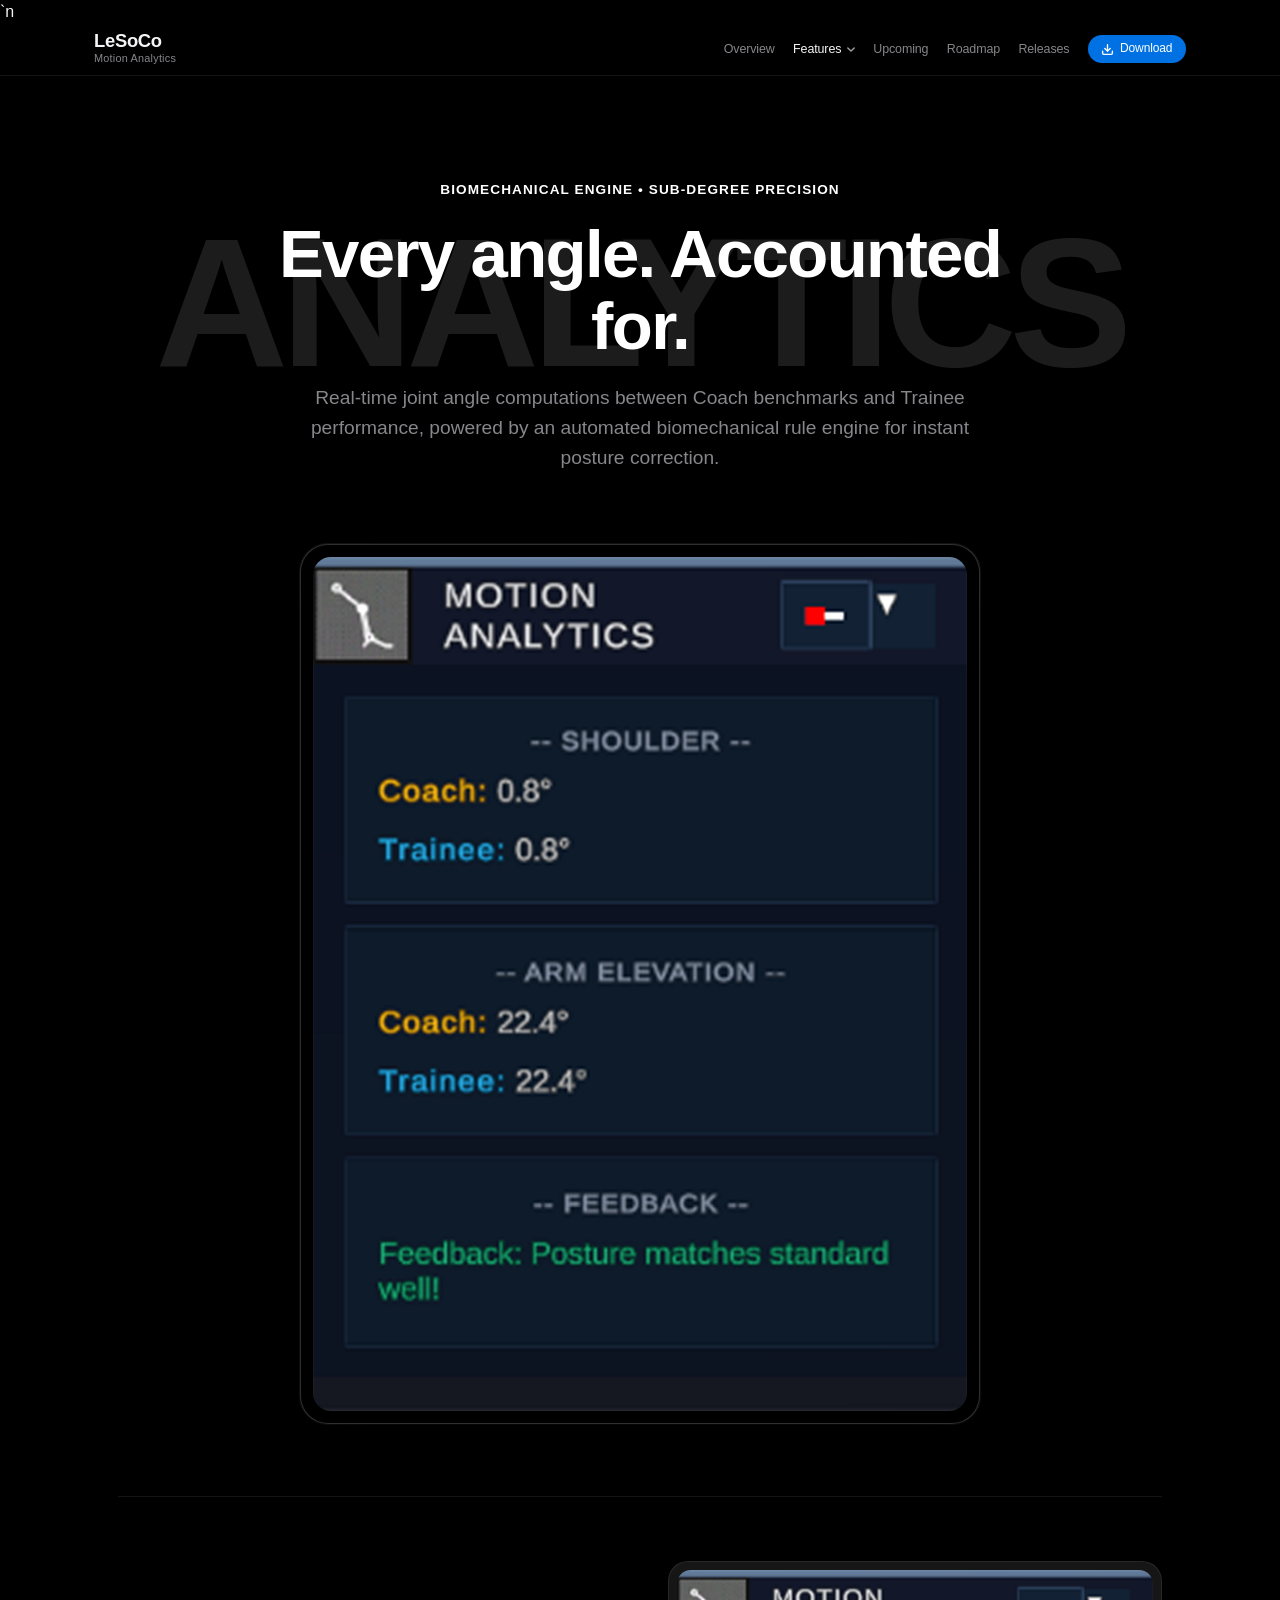
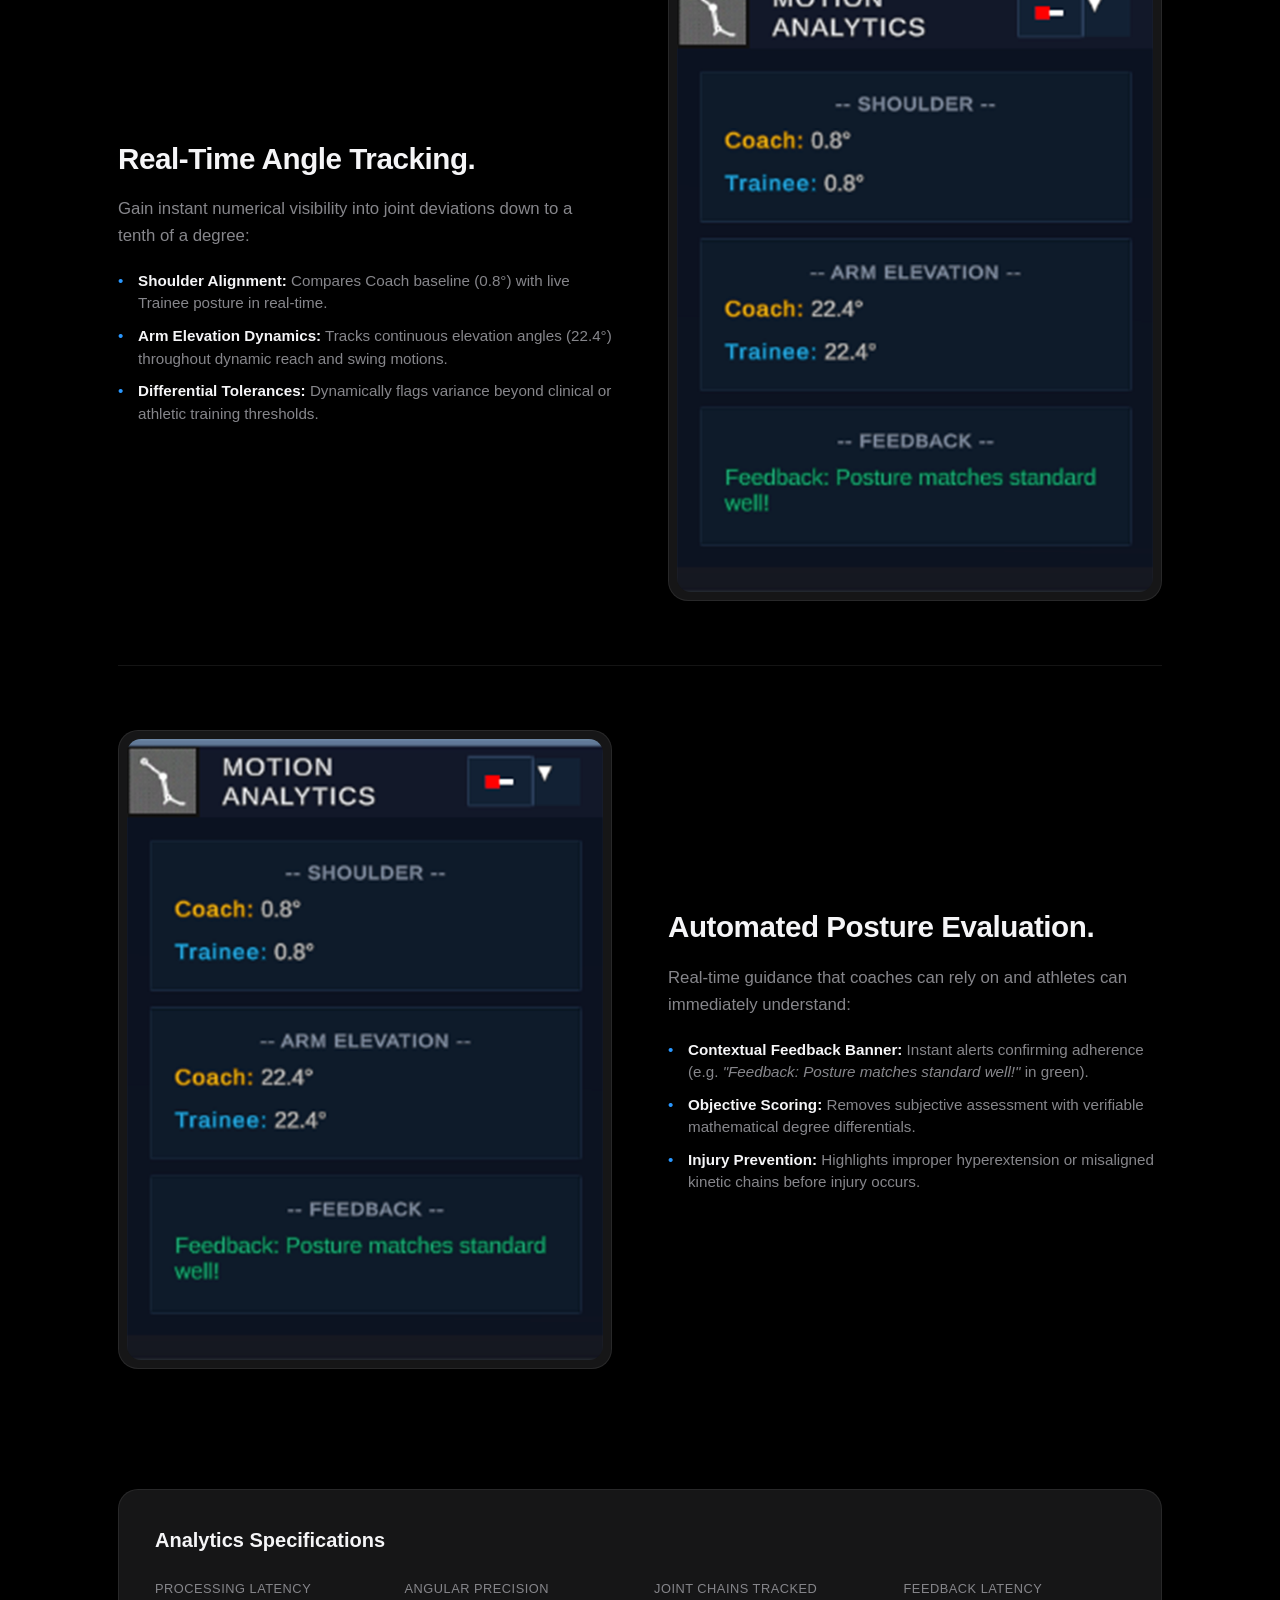
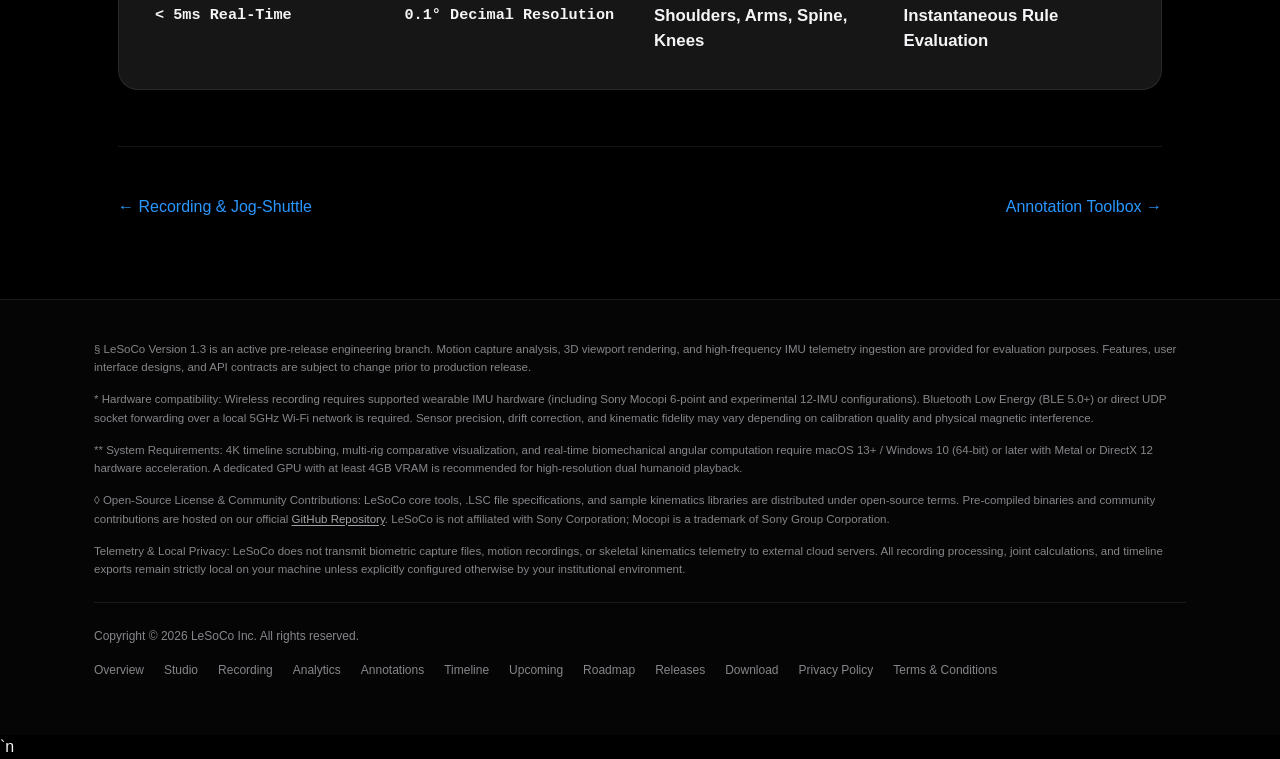
==== commit fbb4271a: "updated footer" ====
--- a/analytics.html
+++ b/analytics.html
@@ -166,8 +166,12 @@
 
   <footer class="apple-footer">
     <div class="apple-container">
-      <div class="apple-footer-note">
-        * LeSoCo version 1.3 is currently in active development. Coming in end November.
+      <div class="apple-footer-note apple-footer-disclaimers">
+        <p>&sect; LeSoCo Version 1.3 is an active pre-release engineering branch. Motion capture analysis, 3D viewport rendering, and high-frequency IMU telemetry ingestion are provided for evaluation purposes. Features, user interface designs, and API contracts are subject to change prior to production release.</p>
+        <p>* Hardware compatibility: Wireless recording requires supported wearable IMU hardware (including Sony Mocopi 6-point and experimental 12-IMU configurations). Bluetooth Low Energy (BLE 5.0+) or direct UDP socket forwarding over a local 5GHz Wi-Fi network is required. Sensor precision, drift correction, and kinematic fidelity may vary depending on calibration quality and physical magnetic interference.</p>
+        <p>** System Requirements: 4K timeline scrubbing, multi-rig comparative visualization, and real-time biomechanical angular computation require macOS 13+ / Windows 10 (64-bit) or later with Metal or DirectX 12 hardware acceleration. A dedicated GPU with at least 4GB VRAM is recommended for high-resolution dual humanoid playback.</p>
+        <p>&loz; Open-Source License &amp; Community Contributions: LeSoCo core tools, .LSC file specifications, and sample kinematics libraries are distributed under open-source terms. Pre-compiled binaries and community contributions are hosted on our official <a href="https://github.com/sniffuntidypond/LeSoCo.git" target="_blank" rel="noopener noreferrer">GitHub Repository</a>. LeSoCo is not affiliated with Sony Corporation; Mocopi is a trademark of Sony Group Corporation.</p>
+        <p>Telemetry &amp; Local Privacy: LeSoCo does not transmit biometric capture files, motion recordings, or skeletal kinematics telemetry to external cloud servers. All recording processing, joint calculations, and timeline exports remain strictly local on your machine unless explicitly configured otherwise by your institutional environment.</p>
       </div>
       <div class="apple-footer-bottom">
         <div>Copyright &copy; <span id="year"></span> LeSoCo Inc. All rights reserved.</div>
--- a/style.css
+++ b/style.css
@@ -1309,9 +1309,32 @@
 }
 
 .apple-footer-note {
-  padding-bottom: 1rem;
+  padding-bottom: 1.5rem;
   border-bottom: 1px solid var(--apple-border-subtle);
-  margin-bottom: 1.25rem;
+  margin-bottom: 1.5rem;
+  font-size: 0.72rem;
+  line-height: 1.6;
+  color: #86868b;
+}
+
+.apple-footer-disclaimers {
+  display: flex;
+  flex-direction: column;
+  gap: 0.85rem;
+}
+
+.apple-footer-disclaimers p {
+  margin: 0;
+}
+
+.apple-footer-disclaimers a {
+  color: #a1a1a6;
+  text-decoration: underline;
+  text-underline-offset: 2px;
+}
+
+.apple-footer-disclaimers a:hover {
+  color: #f5f5f7;
 }
 
 .apple-footer-bottom {
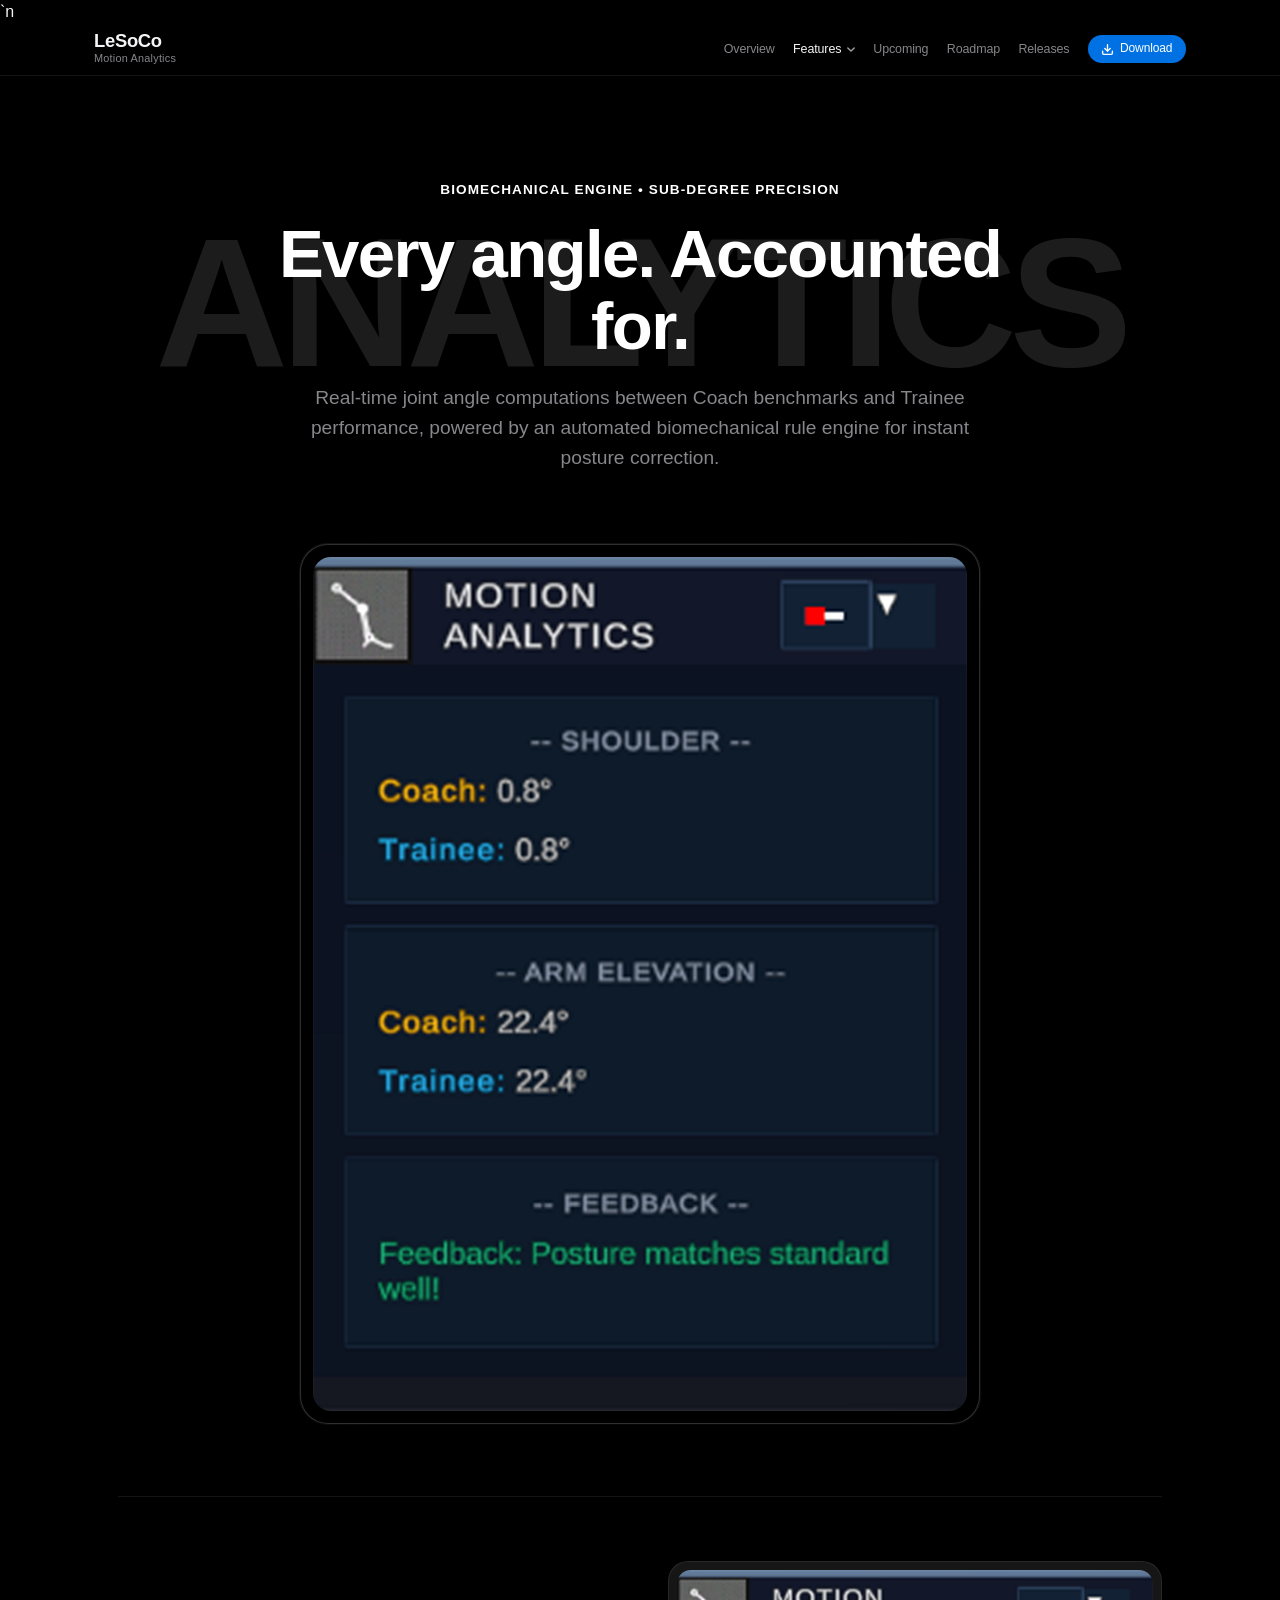
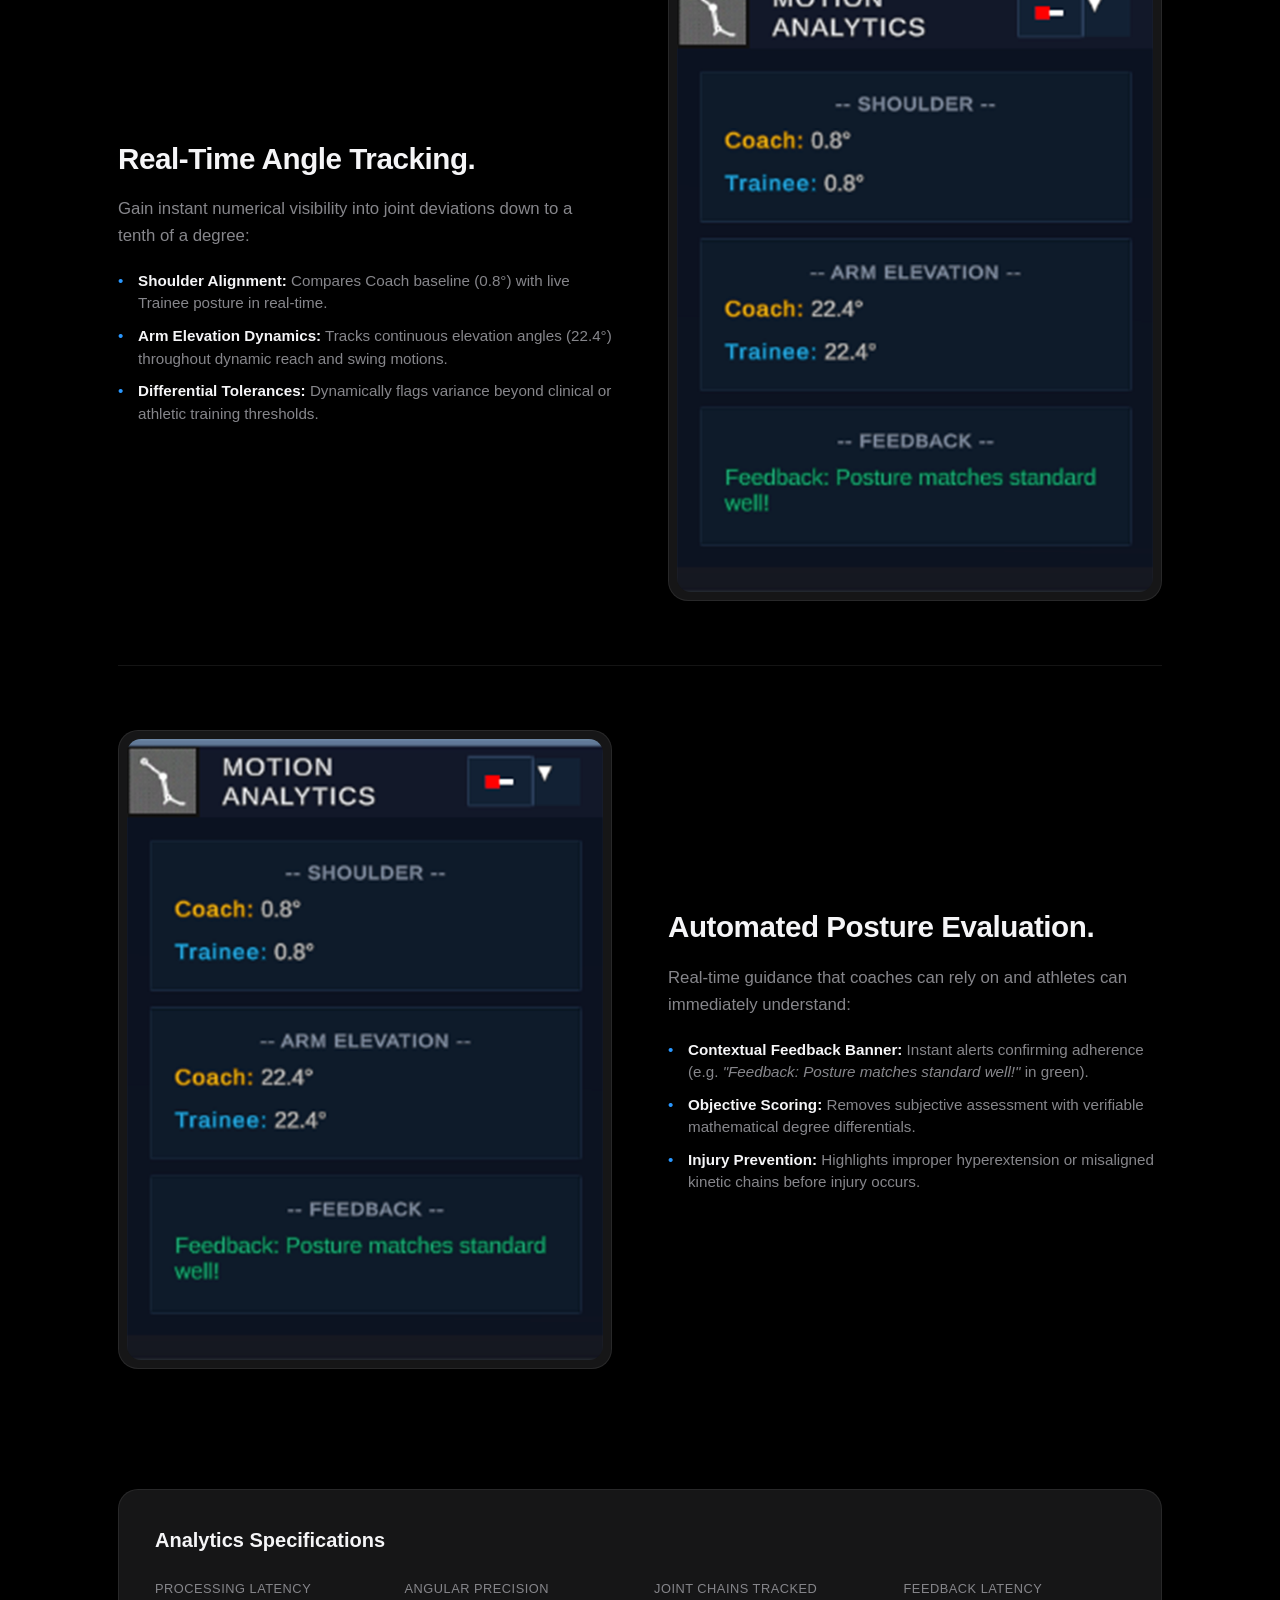
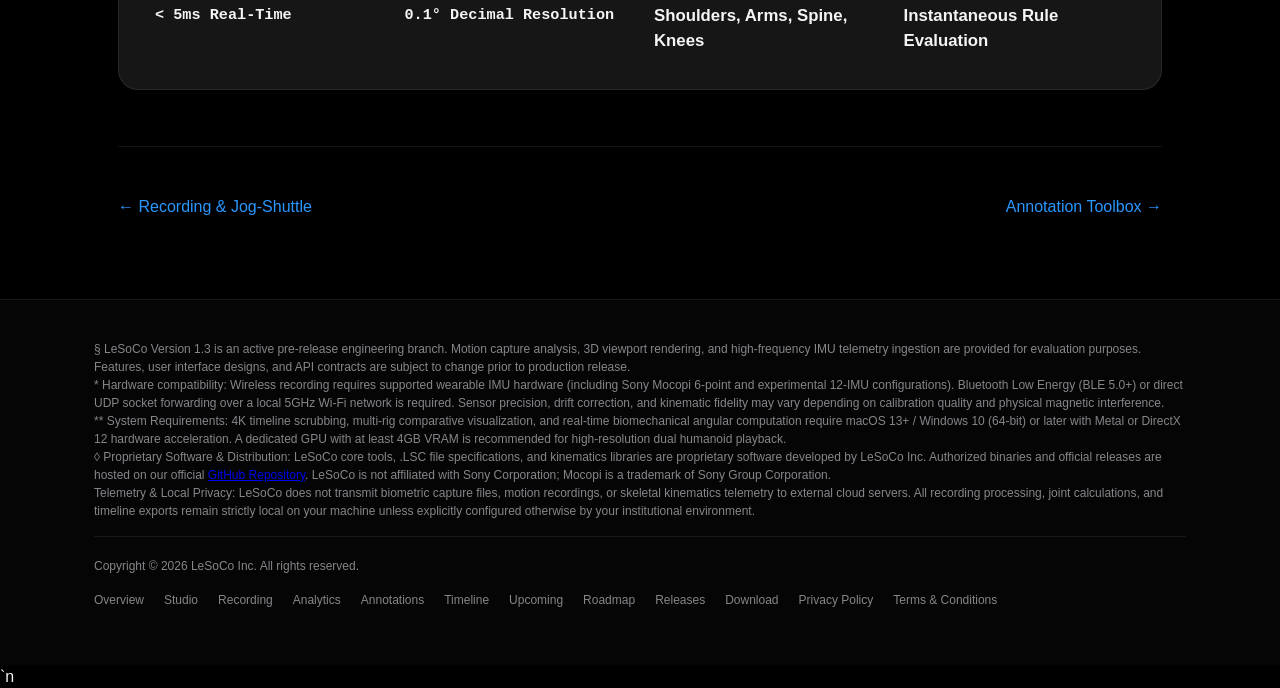
==== commit ed4f1166: "change open source to proprietary" ====
--- a/analytics.html
+++ b/analytics.html
@@ -170,7 +170,7 @@
         <p>&sect; LeSoCo Version 1.3 is an active pre-release engineering branch. Motion capture analysis, 3D viewport rendering, and high-frequency IMU telemetry ingestion are provided for evaluation purposes. Features, user interface designs, and API contracts are subject to change prior to production release.</p>
         <p>* Hardware compatibility: Wireless recording requires supported wearable IMU hardware (including Sony Mocopi 6-point and experimental 12-IMU configurations). Bluetooth Low Energy (BLE 5.0+) or direct UDP socket forwarding over a local 5GHz Wi-Fi network is required. Sensor precision, drift correction, and kinematic fidelity may vary depending on calibration quality and physical magnetic interference.</p>
         <p>** System Requirements: 4K timeline scrubbing, multi-rig comparative visualization, and real-time biomechanical angular computation require macOS 13+ / Windows 10 (64-bit) or later with Metal or DirectX 12 hardware acceleration. A dedicated GPU with at least 4GB VRAM is recommended for high-resolution dual humanoid playback.</p>
-        <p>&loz; Open-Source License &amp; Community Contributions: LeSoCo core tools, .LSC file specifications, and sample kinematics libraries are distributed under open-source terms. Pre-compiled binaries and community contributions are hosted on our official <a href="https://github.com/sniffuntidypond/LeSoCo.git" target="_blank" rel="noopener noreferrer">GitHub Repository</a>. LeSoCo is not affiliated with Sony Corporation; Mocopi is a trademark of Sony Group Corporation.</p>
+        <p>&loz; Proprietary Software &amp; Distribution: LeSoCo core tools, .LSC file specifications, and kinematics libraries are proprietary software developed by LeSoCo Inc. Authorized binaries and official releases are hosted on our official <a href="https://github.com/sniffuntidypond/LeSoCo.git" target="_blank" rel="noopener noreferrer">GitHub Repository</a>. LeSoCo is not affiliated with Sony Corporation; Mocopi is a trademark of Sony Group Corporation.</p>
         <p>Telemetry &amp; Local Privacy: LeSoCo does not transmit biometric capture files, motion recordings, or skeletal kinematics telemetry to external cloud servers. All recording processing, joint calculations, and timeline exports remain strictly local on your machine unless explicitly configured otherwise by your institutional environment.</p>
       </div>
       <div class="apple-footer-bottom">
--- a/style.css
+++ b/style.css
@@ -1309,32 +1309,9 @@
 }
 
 .apple-footer-note {
-  padding-bottom: 1.5rem;
+  padding-bottom: 1rem;
   border-bottom: 1px solid var(--apple-border-subtle);
-  margin-bottom: 1.5rem;
-  font-size: 0.72rem;
-  line-height: 1.6;
-  color: #86868b;
-}
-
-.apple-footer-disclaimers {
-  display: flex;
-  flex-direction: column;
-  gap: 0.85rem;
-}
-
-.apple-footer-disclaimers p {
-  margin: 0;
-}
-
-.apple-footer-disclaimers a {
-  color: #a1a1a6;
-  text-decoration: underline;
-  text-underline-offset: 2px;
-}
-
-.apple-footer-disclaimers a:hover {
-  color: #f5f5f7;
+  margin-bottom: 1.25rem;
 }
 
 .apple-footer-bottom {
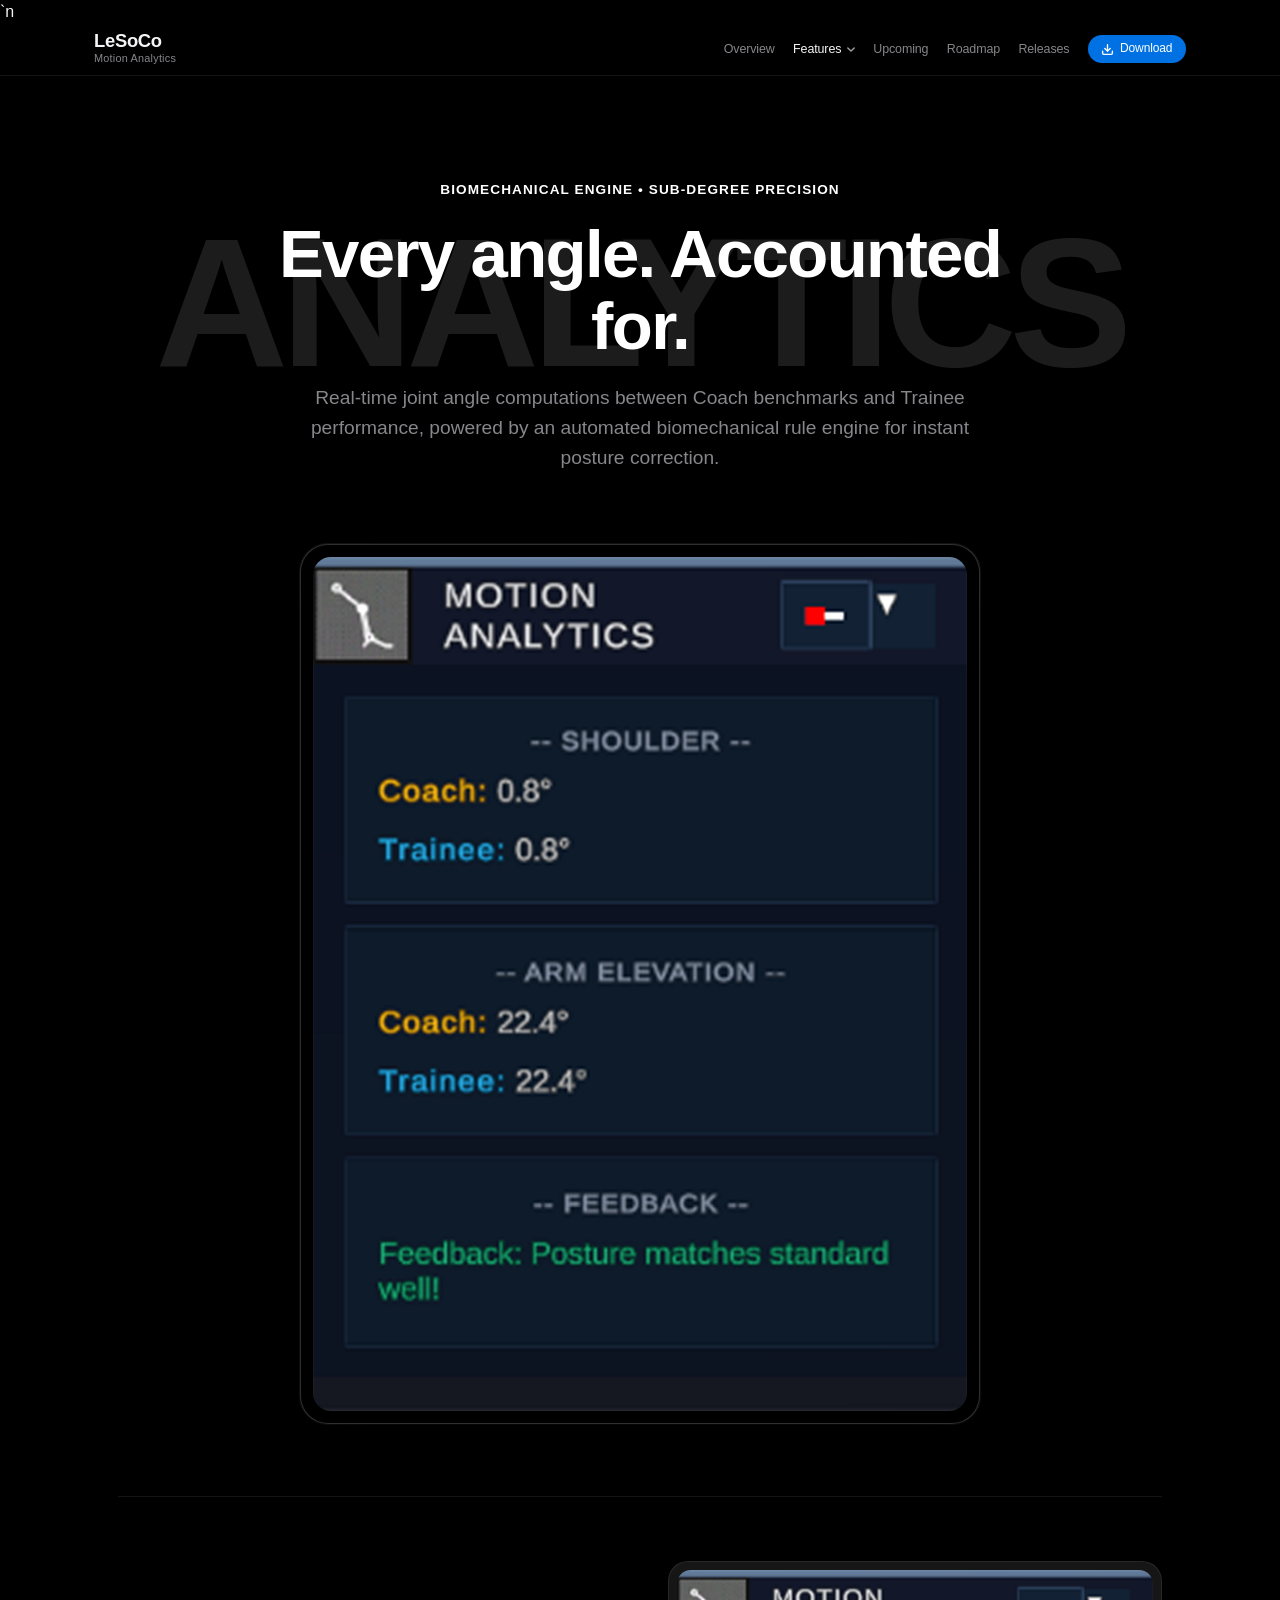
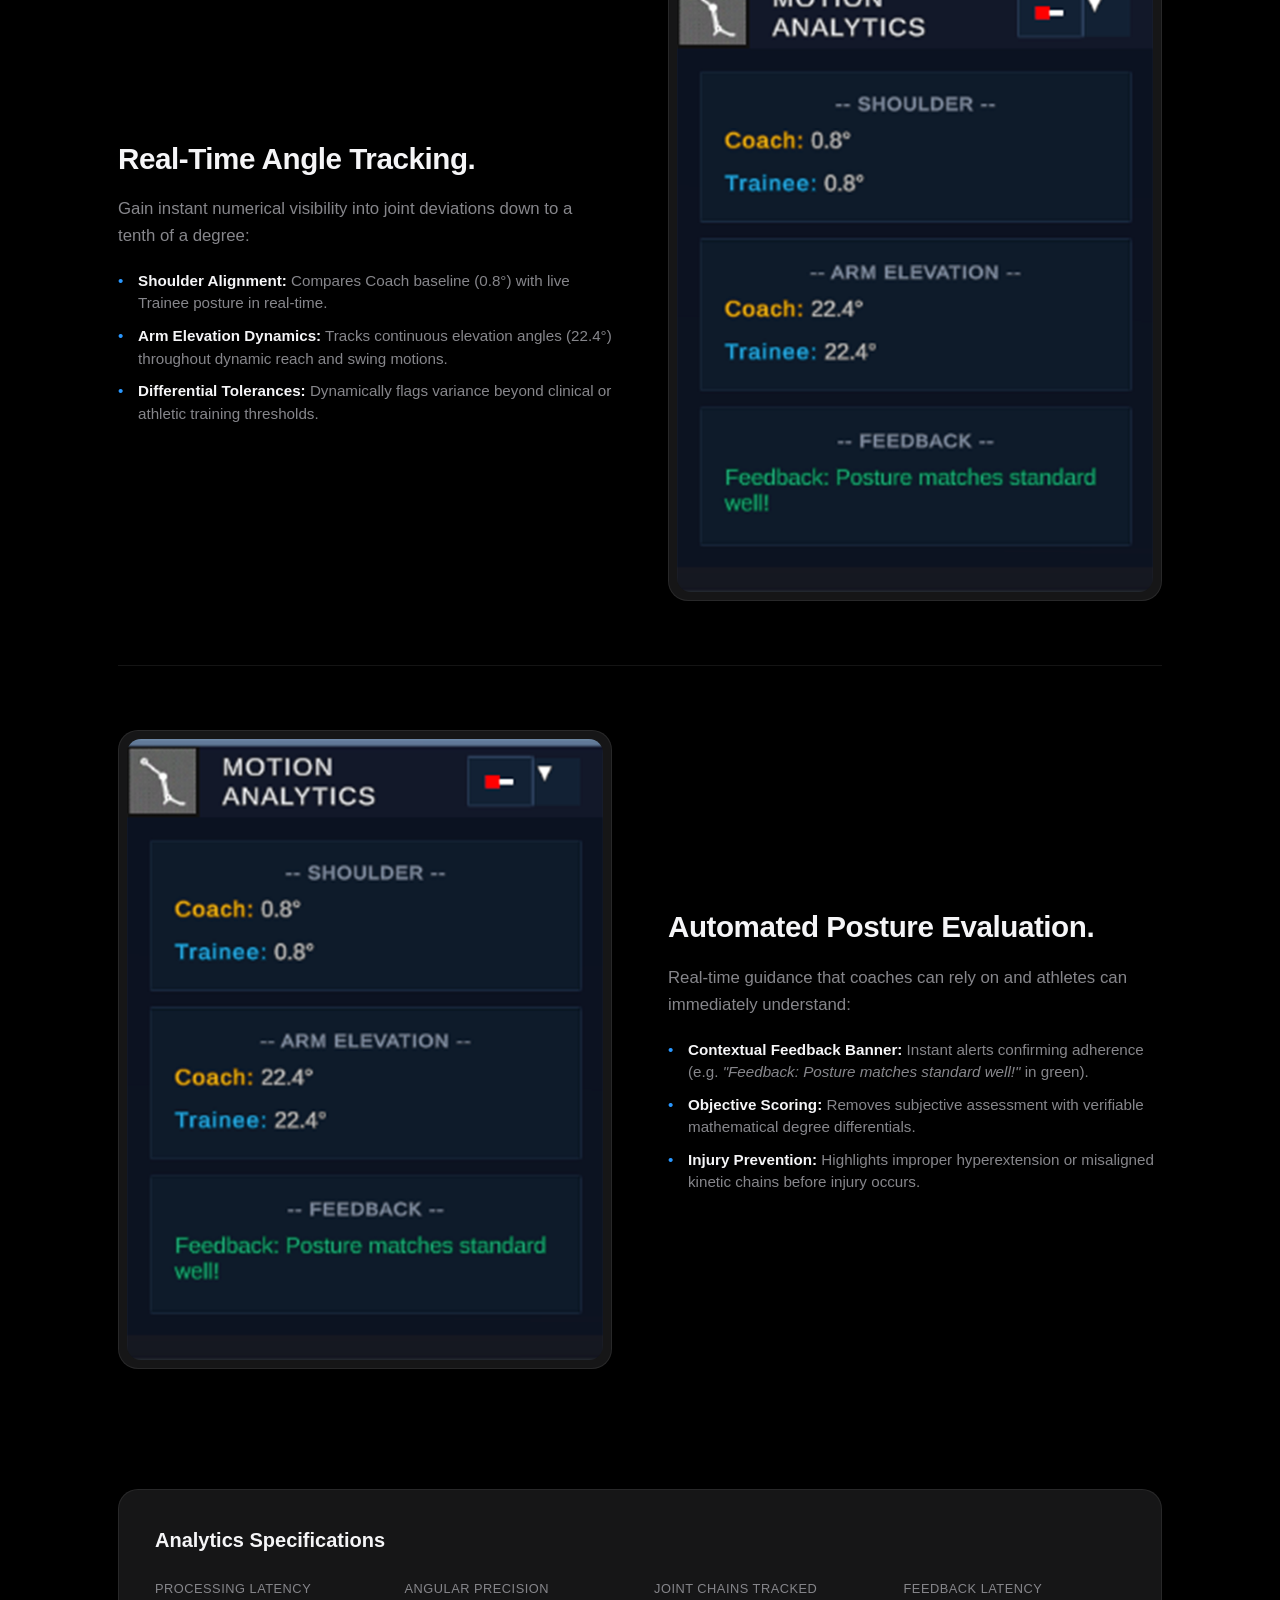
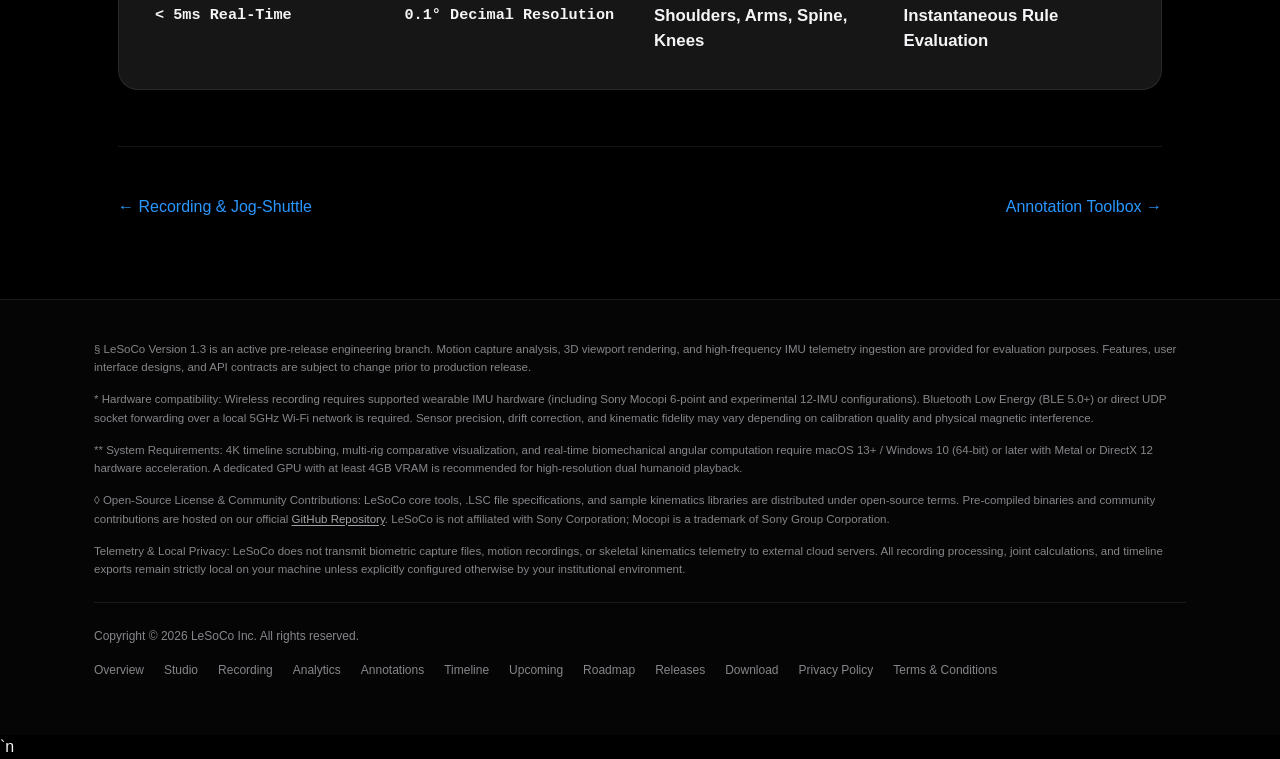
==== commit 2b17efc3: "Revert "change open source to proprietary" This reverts commit ed4f1166518bb3ca90a29cfdc9859555a7cad" ====
--- a/analytics.html
+++ b/analytics.html
@@ -170,7 +170,7 @@
         <p>&sect; LeSoCo Version 1.3 is an active pre-release engineering branch. Motion capture analysis, 3D viewport rendering, and high-frequency IMU telemetry ingestion are provided for evaluation purposes. Features, user interface designs, and API contracts are subject to change prior to production release.</p>
         <p>* Hardware compatibility: Wireless recording requires supported wearable IMU hardware (including Sony Mocopi 6-point and experimental 12-IMU configurations). Bluetooth Low Energy (BLE 5.0+) or direct UDP socket forwarding over a local 5GHz Wi-Fi network is required. Sensor precision, drift correction, and kinematic fidelity may vary depending on calibration quality and physical magnetic interference.</p>
         <p>** System Requirements: 4K timeline scrubbing, multi-rig comparative visualization, and real-time biomechanical angular computation require macOS 13+ / Windows 10 (64-bit) or later with Metal or DirectX 12 hardware acceleration. A dedicated GPU with at least 4GB VRAM is recommended for high-resolution dual humanoid playback.</p>
-        <p>&loz; Proprietary Software &amp; Distribution: LeSoCo core tools, .LSC file specifications, and kinematics libraries are proprietary software developed by LeSoCo Inc. Authorized binaries and official releases are hosted on our official <a href="https://github.com/sniffuntidypond/LeSoCo.git" target="_blank" rel="noopener noreferrer">GitHub Repository</a>. LeSoCo is not affiliated with Sony Corporation; Mocopi is a trademark of Sony Group Corporation.</p>
+        <p>&loz; Open-Source License &amp; Community Contributions: LeSoCo core tools, .LSC file specifications, and sample kinematics libraries are distributed under open-source terms. Pre-compiled binaries and community contributions are hosted on our official <a href="https://github.com/sniffuntidypond/LeSoCo.git" target="_blank" rel="noopener noreferrer">GitHub Repository</a>. LeSoCo is not affiliated with Sony Corporation; Mocopi is a trademark of Sony Group Corporation.</p>
         <p>Telemetry &amp; Local Privacy: LeSoCo does not transmit biometric capture files, motion recordings, or skeletal kinematics telemetry to external cloud servers. All recording processing, joint calculations, and timeline exports remain strictly local on your machine unless explicitly configured otherwise by your institutional environment.</p>
       </div>
       <div class="apple-footer-bottom">
--- a/style.css
+++ b/style.css
@@ -1309,9 +1309,32 @@
 }
 
 .apple-footer-note {
-  padding-bottom: 1rem;
+  padding-bottom: 1.5rem;
   border-bottom: 1px solid var(--apple-border-subtle);
-  margin-bottom: 1.25rem;
+  margin-bottom: 1.5rem;
+  font-size: 0.72rem;
+  line-height: 1.6;
+  color: #86868b;
+}
+
+.apple-footer-disclaimers {
+  display: flex;
+  flex-direction: column;
+  gap: 0.85rem;
+}
+
+.apple-footer-disclaimers p {
+  margin: 0;
+}
+
+.apple-footer-disclaimers a {
+  color: #a1a1a6;
+  text-decoration: underline;
+  text-underline-offset: 2px;
+}
+
+.apple-footer-disclaimers a:hover {
+  color: #f5f5f7;
 }
 
 .apple-footer-bottom {
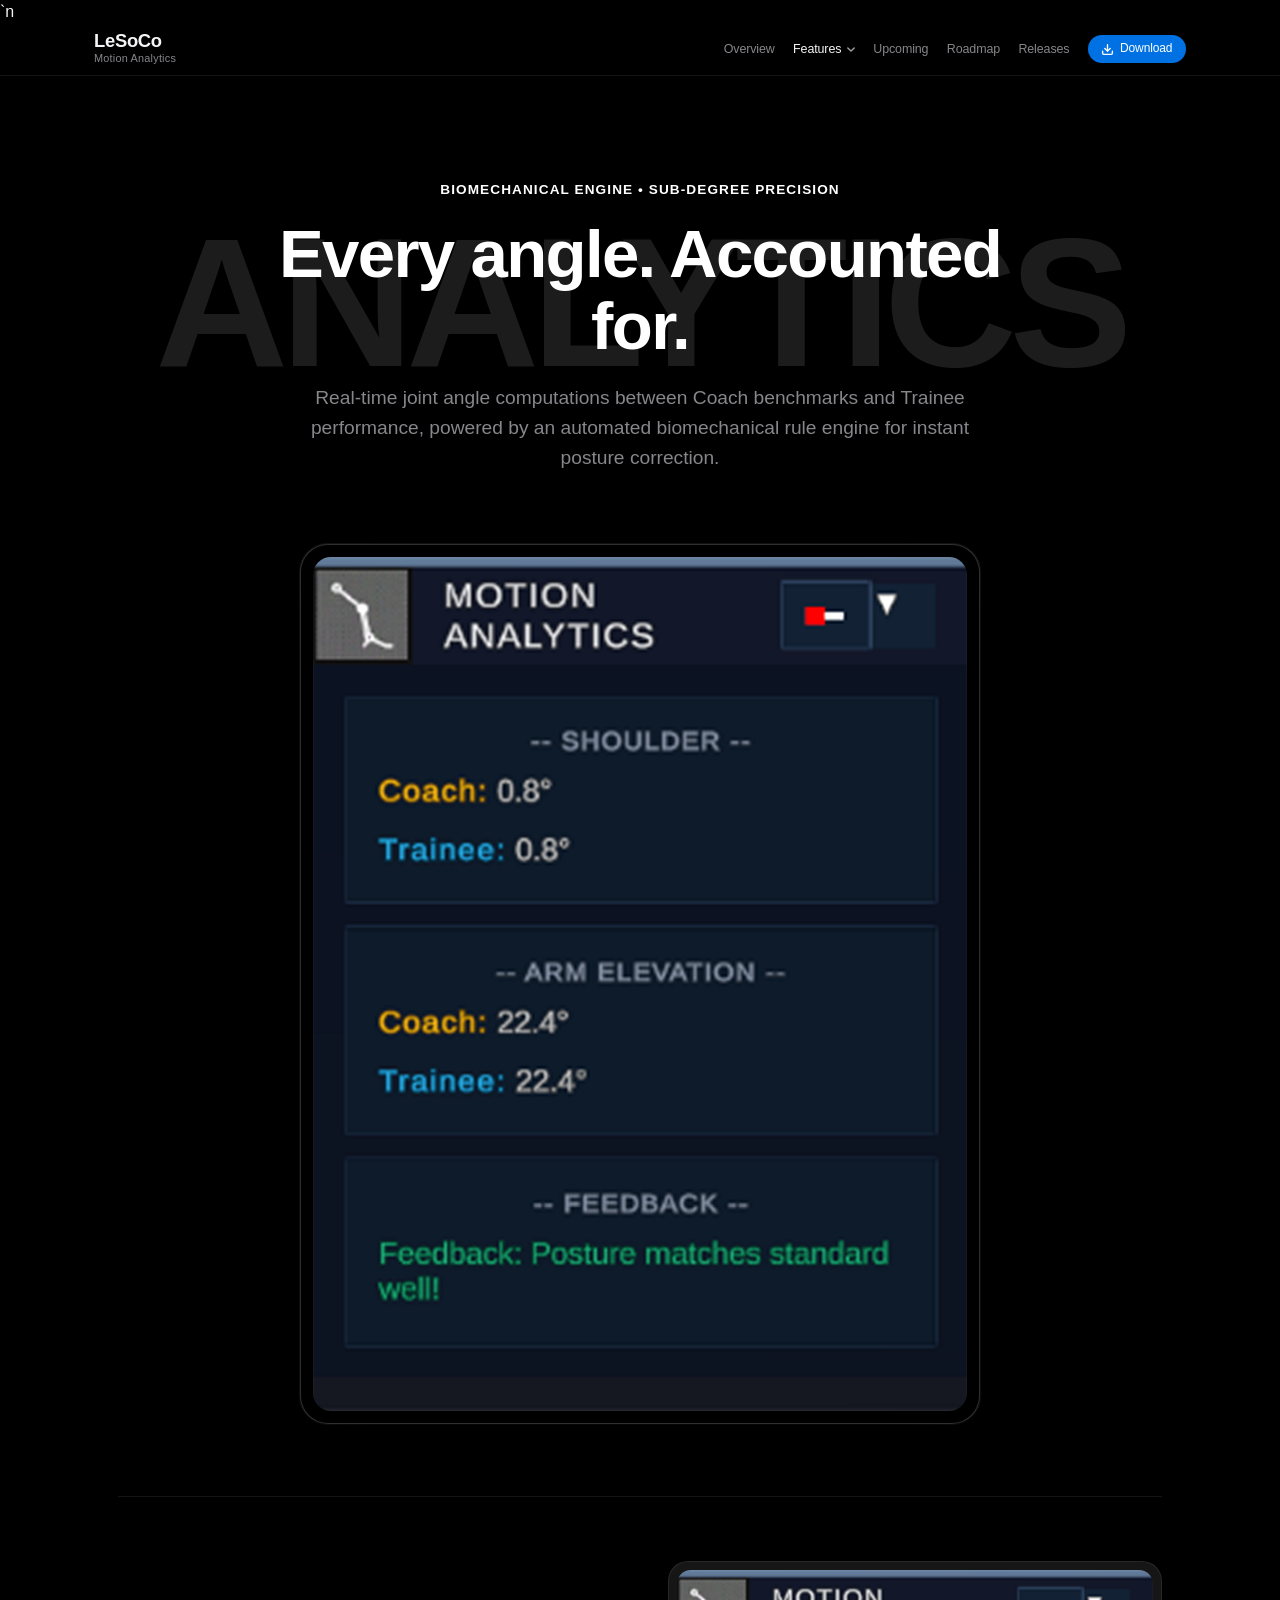
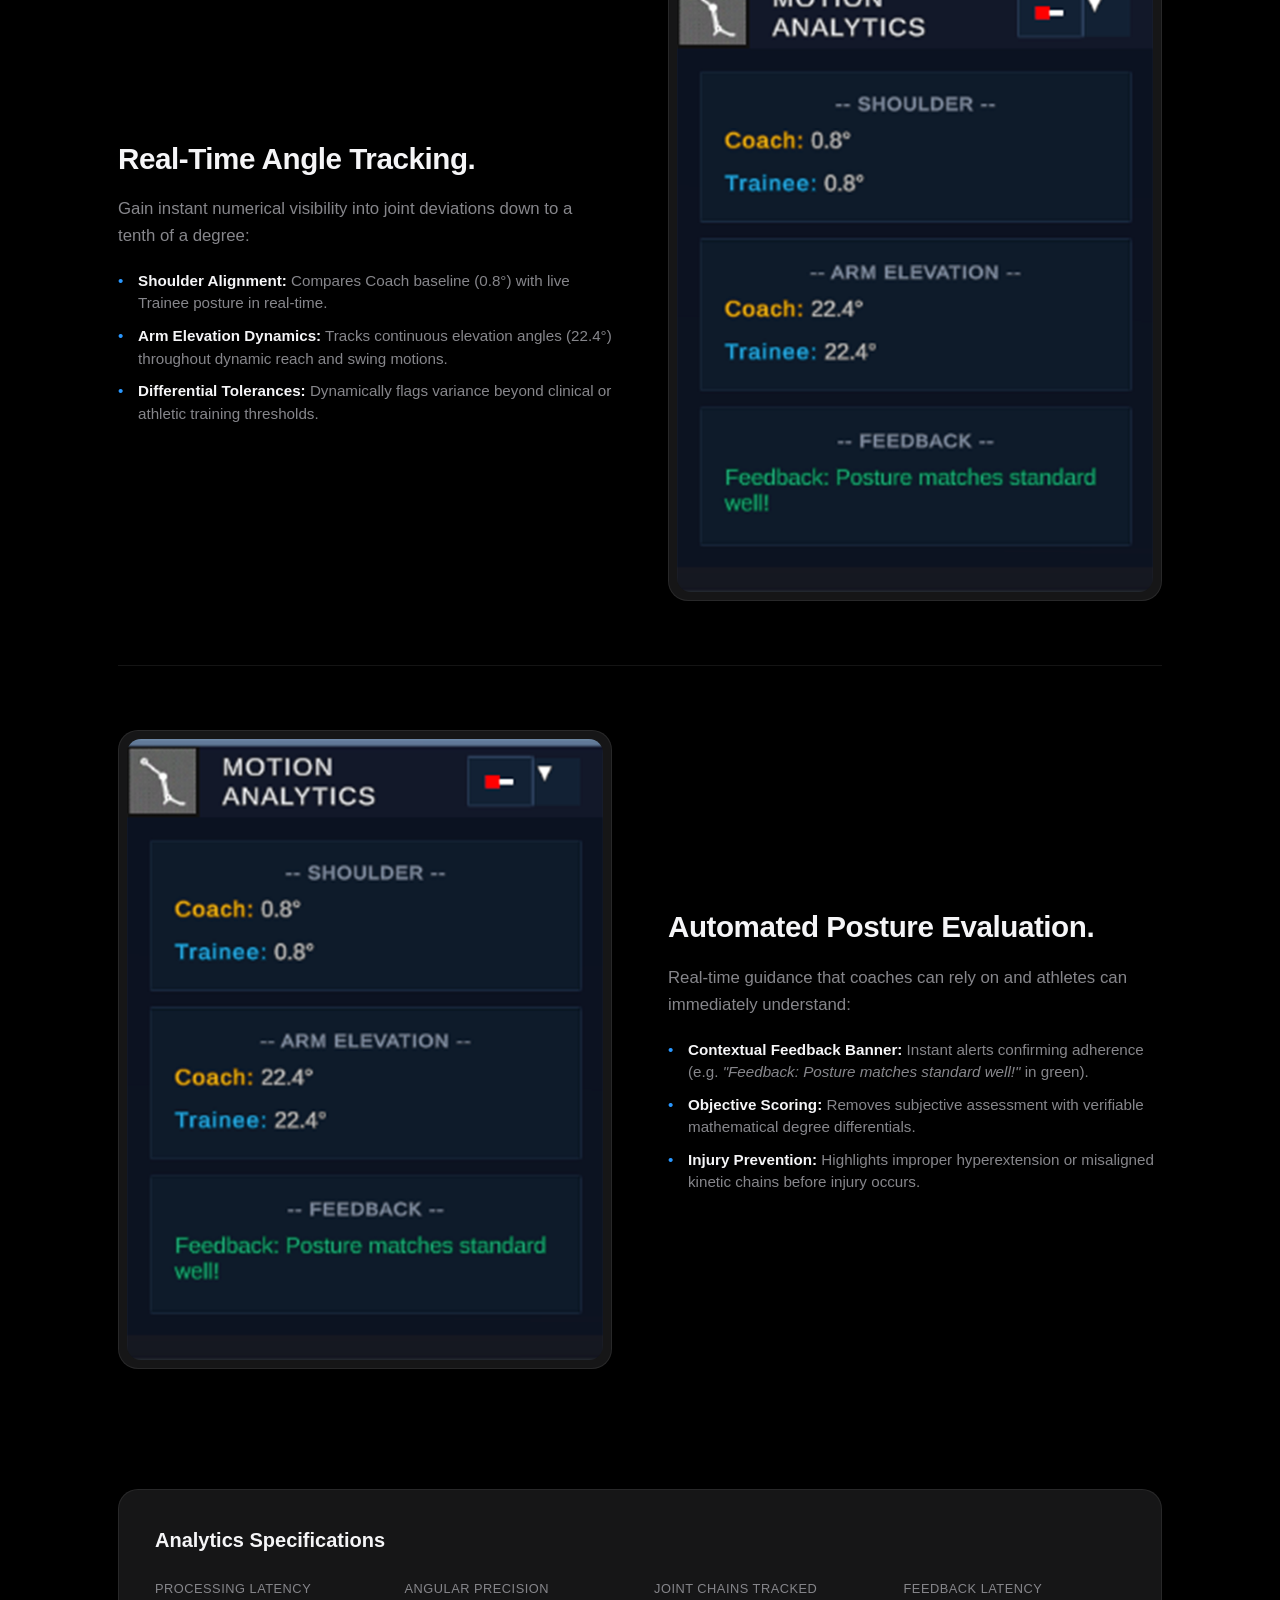
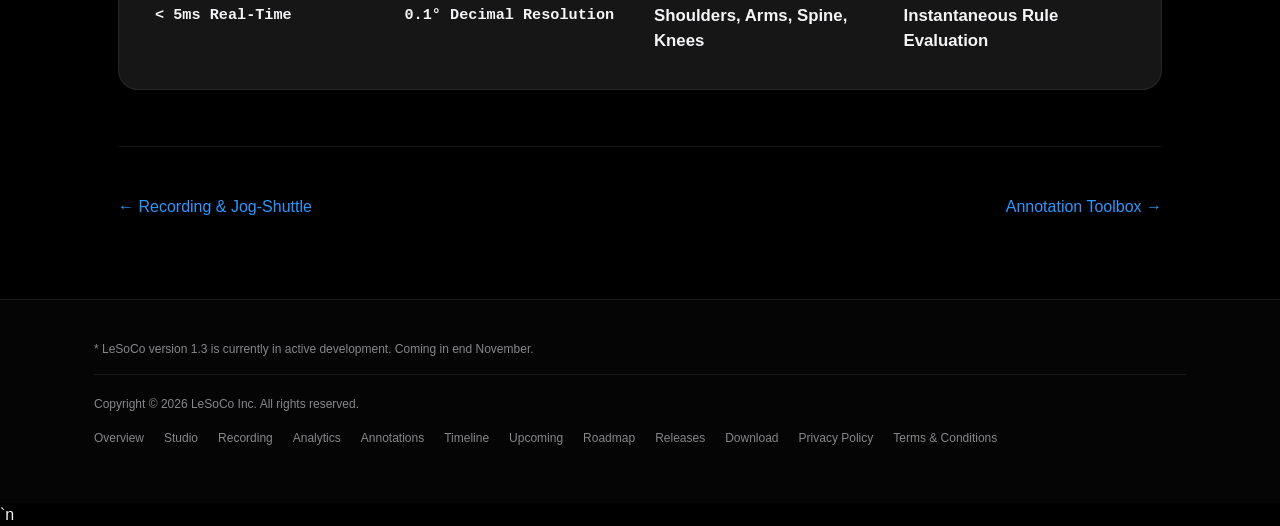
==== commit 3f42aa95: "Revert "updated footer" This reverts commit fbb4271a573a48ca49daf24a50941fecf2c6b780." ====
--- a/analytics.html
+++ b/analytics.html
@@ -166,12 +166,8 @@
 
   <footer class="apple-footer">
     <div class="apple-container">
-      <div class="apple-footer-note apple-footer-disclaimers">
-        <p>&sect; LeSoCo Version 1.3 is an active pre-release engineering branch. Motion capture analysis, 3D viewport rendering, and high-frequency IMU telemetry ingestion are provided for evaluation purposes. Features, user interface designs, and API contracts are subject to change prior to production release.</p>
-        <p>* Hardware compatibility: Wireless recording requires supported wearable IMU hardware (including Sony Mocopi 6-point and experimental 12-IMU configurations). Bluetooth Low Energy (BLE 5.0+) or direct UDP socket forwarding over a local 5GHz Wi-Fi network is required. Sensor precision, drift correction, and kinematic fidelity may vary depending on calibration quality and physical magnetic interference.</p>
-        <p>** System Requirements: 4K timeline scrubbing, multi-rig comparative visualization, and real-time biomechanical angular computation require macOS 13+ / Windows 10 (64-bit) or later with Metal or DirectX 12 hardware acceleration. A dedicated GPU with at least 4GB VRAM is recommended for high-resolution dual humanoid playback.</p>
-        <p>&loz; Open-Source License &amp; Community Contributions: LeSoCo core tools, .LSC file specifications, and sample kinematics libraries are distributed under open-source terms. Pre-compiled binaries and community contributions are hosted on our official <a href="https://github.com/sniffuntidypond/LeSoCo.git" target="_blank" rel="noopener noreferrer">GitHub Repository</a>. LeSoCo is not affiliated with Sony Corporation; Mocopi is a trademark of Sony Group Corporation.</p>
-        <p>Telemetry &amp; Local Privacy: LeSoCo does not transmit biometric capture files, motion recordings, or skeletal kinematics telemetry to external cloud servers. All recording processing, joint calculations, and timeline exports remain strictly local on your machine unless explicitly configured otherwise by your institutional environment.</p>
+      <div class="apple-footer-note">
+        * LeSoCo version 1.3 is currently in active development. Coming in end November.
       </div>
       <div class="apple-footer-bottom">
         <div>Copyright &copy; <span id="year"></span> LeSoCo Inc. All rights reserved.</div>
--- a/style.css
+++ b/style.css
@@ -1309,32 +1309,9 @@
 }
 
 .apple-footer-note {
-  padding-bottom: 1.5rem;
+  padding-bottom: 1rem;
   border-bottom: 1px solid var(--apple-border-subtle);
-  margin-bottom: 1.5rem;
-  font-size: 0.72rem;
-  line-height: 1.6;
-  color: #86868b;
-}
-
-.apple-footer-disclaimers {
-  display: flex;
-  flex-direction: column;
-  gap: 0.85rem;
-}
-
-.apple-footer-disclaimers p {
-  margin: 0;
-}
-
-.apple-footer-disclaimers a {
-  color: #a1a1a6;
-  text-decoration: underline;
-  text-underline-offset: 2px;
-}
-
-.apple-footer-disclaimers a:hover {
-  color: #f5f5f7;
+  margin-bottom: 1.25rem;
 }
 
 .apple-footer-bottom {
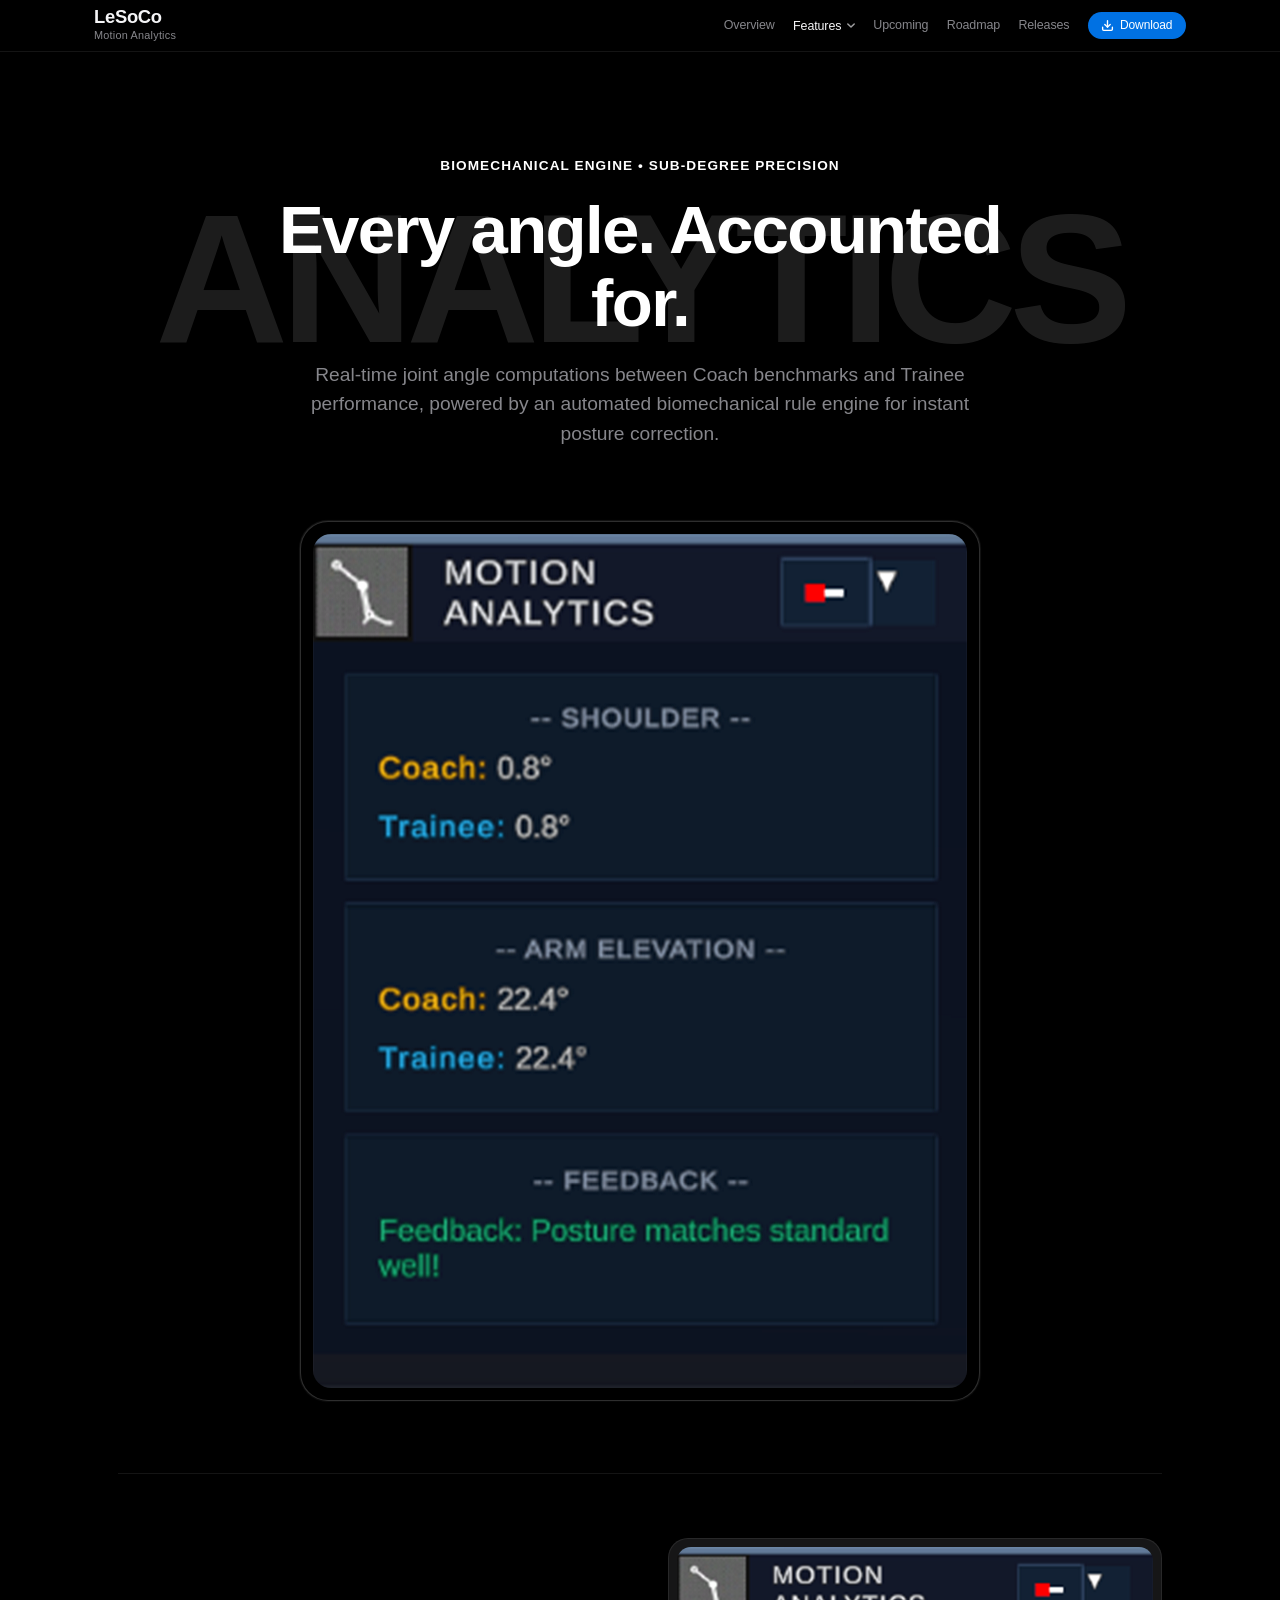
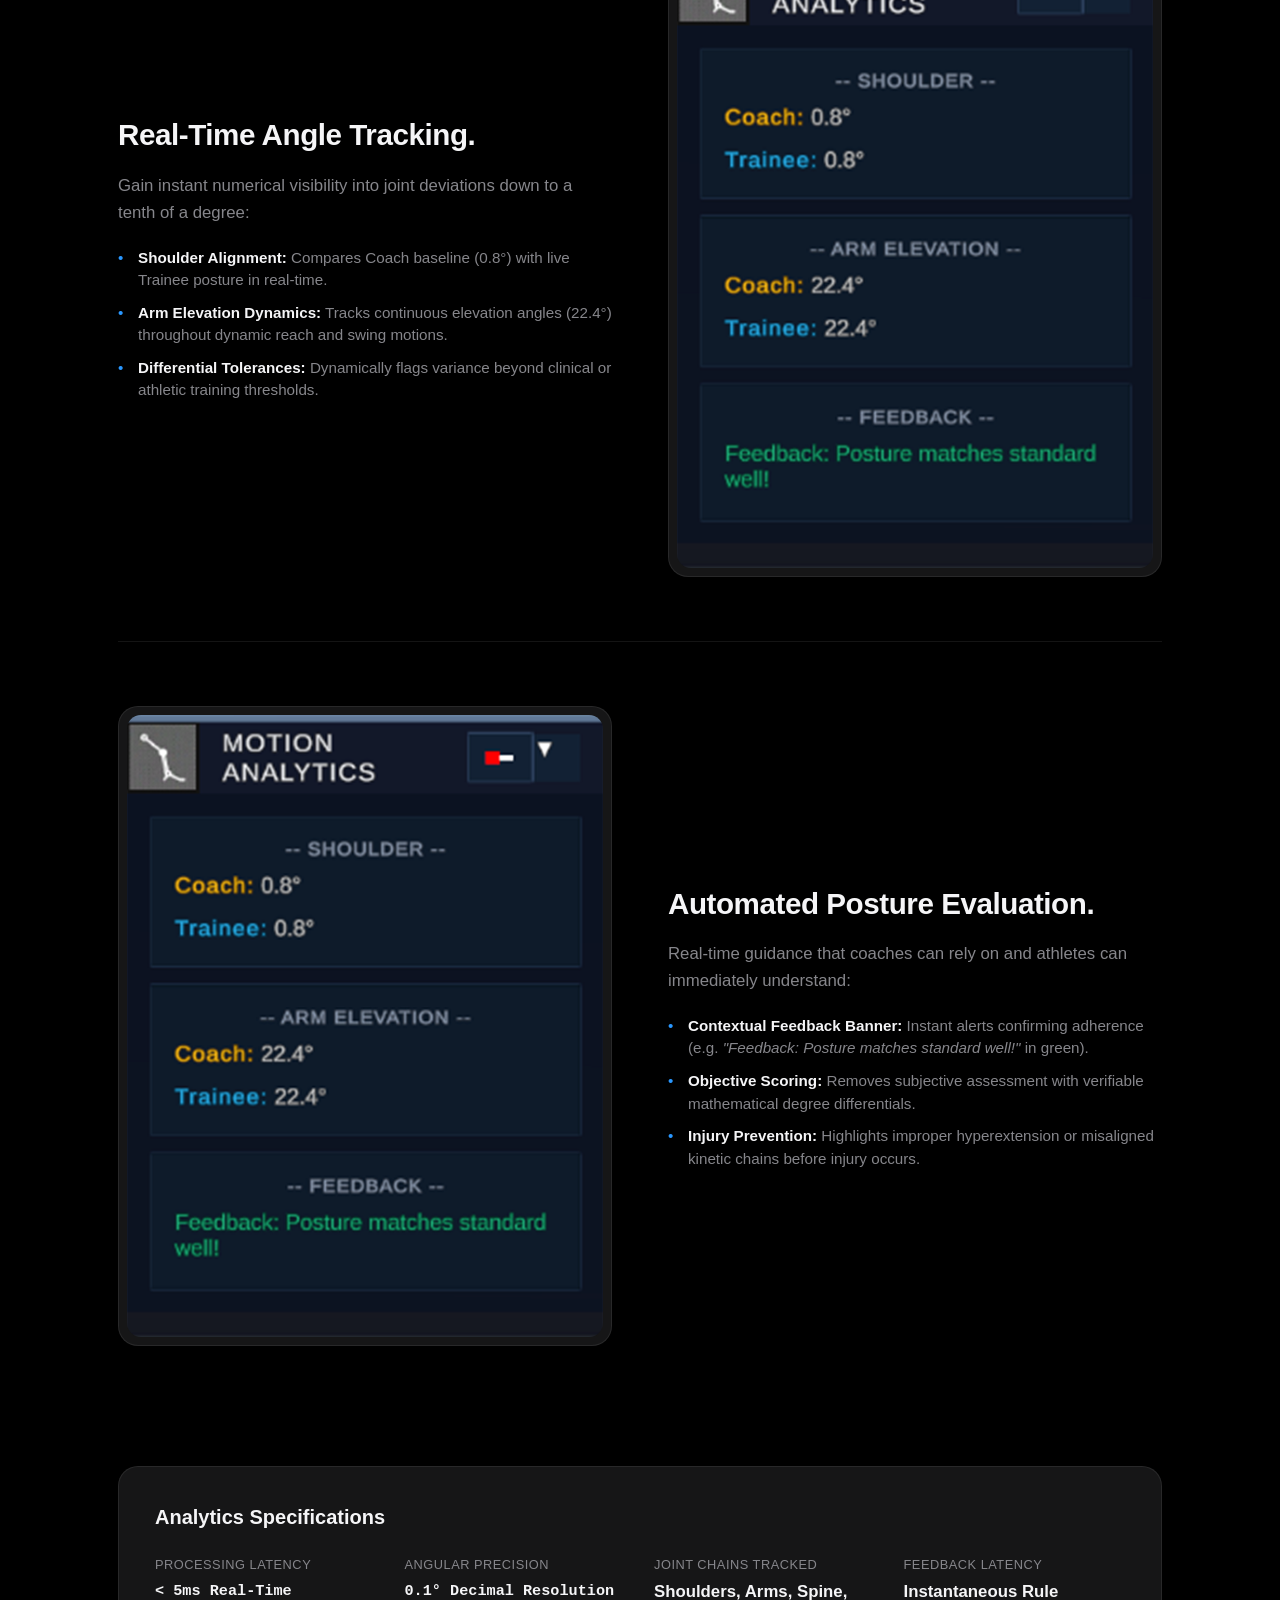
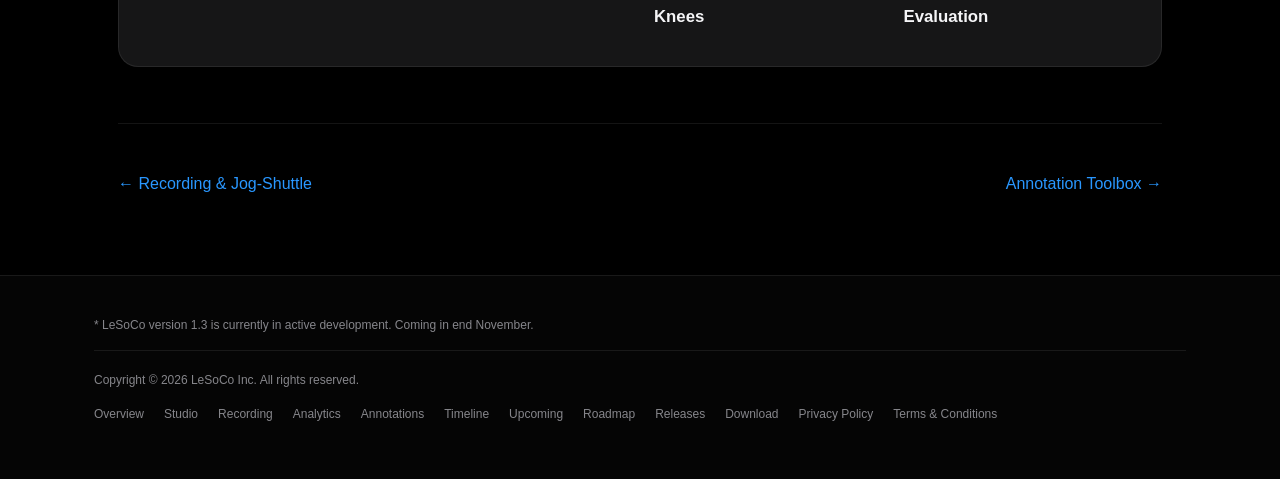
==== commit 70f95124: "Revert "removed javascript" This reverts commit 9703c33d3caf659bee250abc075b47396aca1241." ====
--- a/analytics.html
+++ b/analytics.html
@@ -6,7 +6,7 @@
   <title>Motion Analytics — LeSoCo v1.3</title>
   <link rel="icon" href="data:image/svg+xml,<svg xmlns=%22http://www.w3.org/2000/svg%22 viewBox=%220 0 100 100%22><rect width=%22100%22 height=%22100%22 rx=%2222%22 fill=%22%23000000%22/><text x=%2250%22 y=%2266%22 font-family=%22-apple-system,BlinkMacSystemFont,SF Pro Display,sans-serif%22 font-weight=%22700%22 font-size=%2252%22 fill=%22%23ffffff%22 text-anchor=%22middle%22>L</text></svg>">
   <link rel="stylesheet" href="style.css" />
-  <link rel="stylesheet" href="bombard.css" />`n</head>
+</head>
 <body>
     <!-- Apple Sticky Sub-Navigation with Mega Dropdown -->
   <header class="apple-nav">
@@ -193,5 +193,5 @@
     document.getElementById('year').textContent = new Date().getFullYear();
   </script>
   <script src="dropdown.js"></script>
-  <script src="bombard.js"></script>`n</body>
+</body>
 </html>
--- a/style.css
+++ b/style.css
@@ -204,9 +204,6 @@
 
 .apple-nav-link-btn:hover,
 .apple-nav-link-btn.active,
-.apple-nav-dropdown-item:hover .apple-nav-link-btn,
-.apple-nav-dropdown-item:focus-within .apple-nav-link-btn,
-header.apple-nav:has(.apple-dropdown-menu:hover) .apple-nav-link-btn,
 header.apple-nav.dropdown-open .apple-nav-link-btn {
   color: var(--apple-text-primary);
 }
@@ -220,9 +217,6 @@
   opacity: 0.65;
 }
 
-.apple-nav-dropdown-item:hover .apple-nav-chevron,
-.apple-nav-dropdown-item:focus-within .apple-nav-chevron,
-header.apple-nav:has(.apple-dropdown-menu:hover) .apple-nav-chevron,
 header.apple-nav.dropdown-open .apple-nav-chevron {
   transform: rotate(180deg);
   opacity: 1;
@@ -249,11 +243,6 @@
   pointer-events: none;
 }
 
-/* Open on hover / focus without JavaScript (with JS fallback support) */
-header.apple-nav:has(.apple-nav-dropdown-item:hover) .apple-dropdown-menu,
-header.apple-nav:has(.apple-nav-dropdown-item:focus-within) .apple-dropdown-menu,
-header.apple-nav:has(.apple-dropdown-menu:hover) .apple-dropdown-menu,
-.apple-dropdown-menu:hover,
 header.apple-nav.dropdown-open .apple-dropdown-menu {
   opacity: 1;
   visibility: visible;
@@ -385,9 +374,6 @@
   pointer-events: none;
 }
 
-body:has(header.apple-nav:has(.apple-nav-dropdown-item:hover)) .apple-dropdown-backdrop,
-body:has(header.apple-nav:has(.apple-nav-dropdown-item:focus-within)) .apple-dropdown-backdrop,
-body:has(header.apple-nav:has(.apple-dropdown-menu:hover)) .apple-dropdown-backdrop,
 body.dropdown-open .apple-dropdown-backdrop {
   opacity: 1;
   visibility: visible;
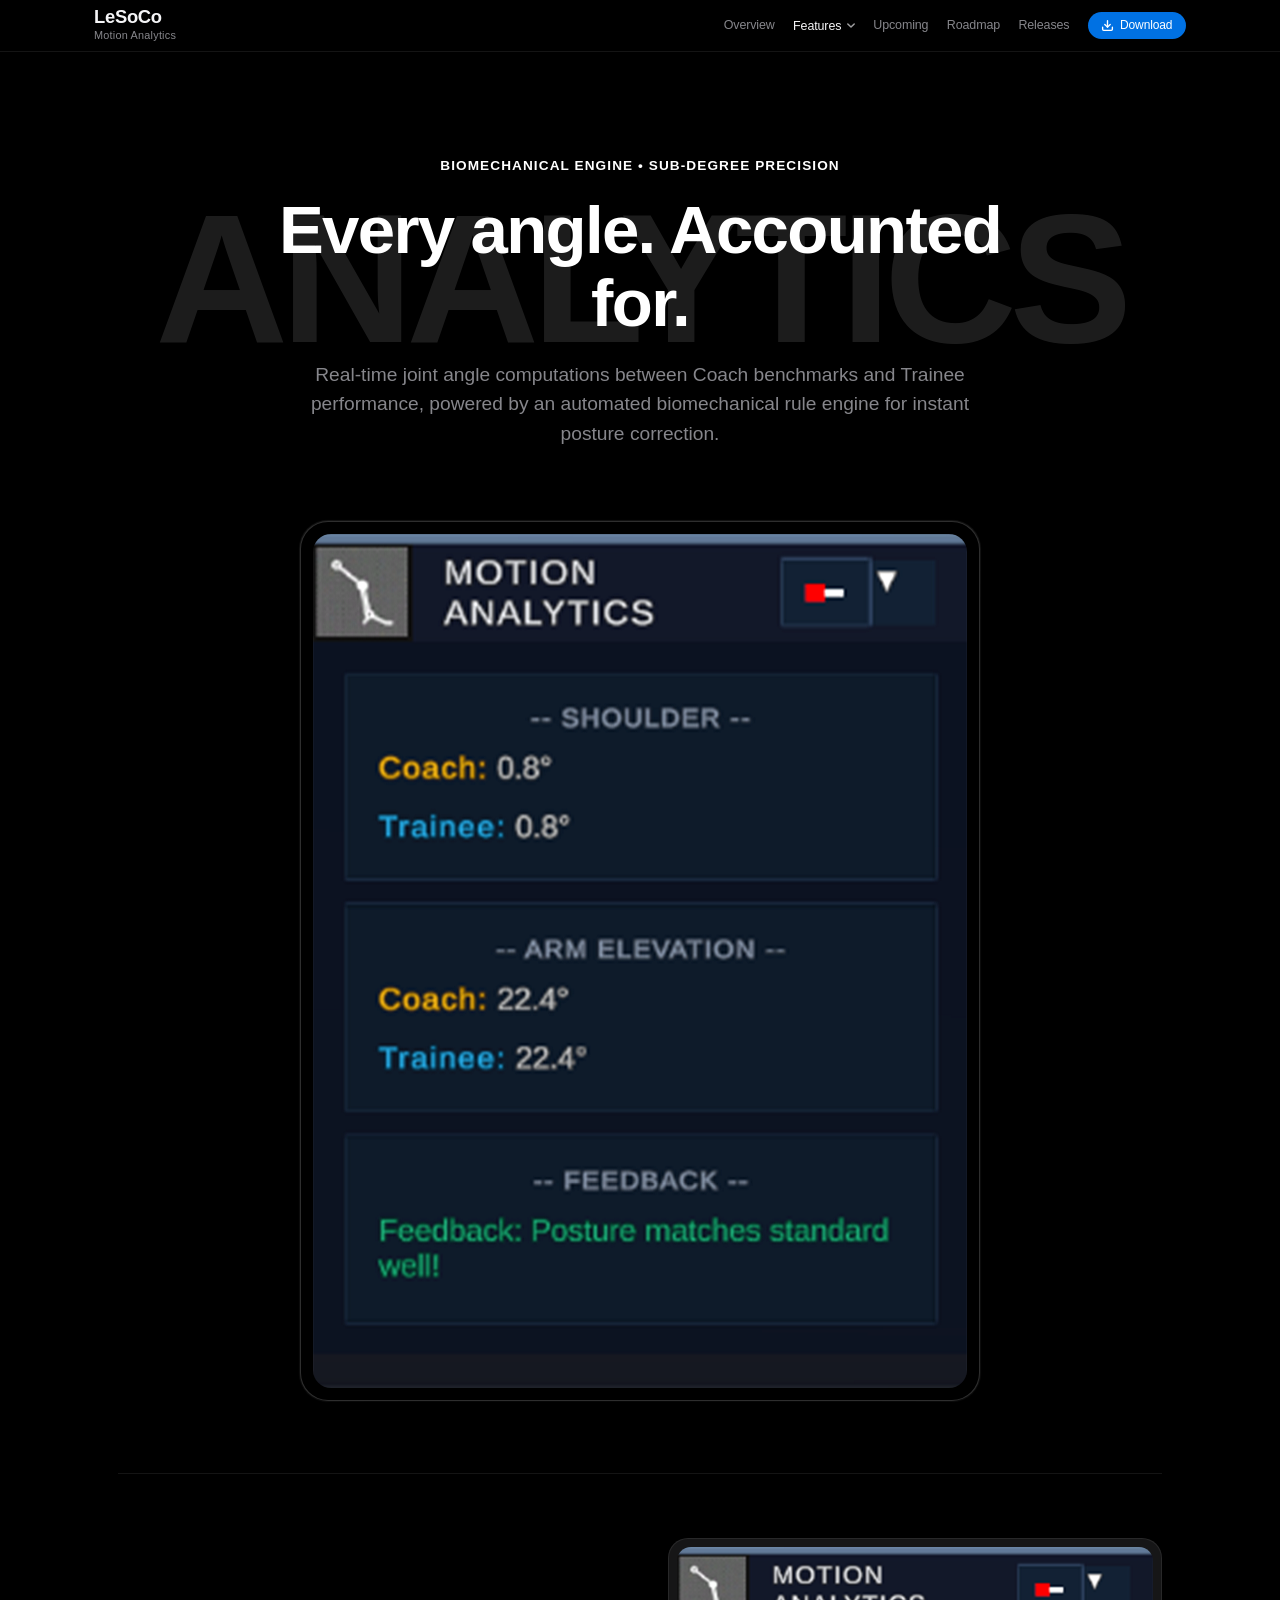
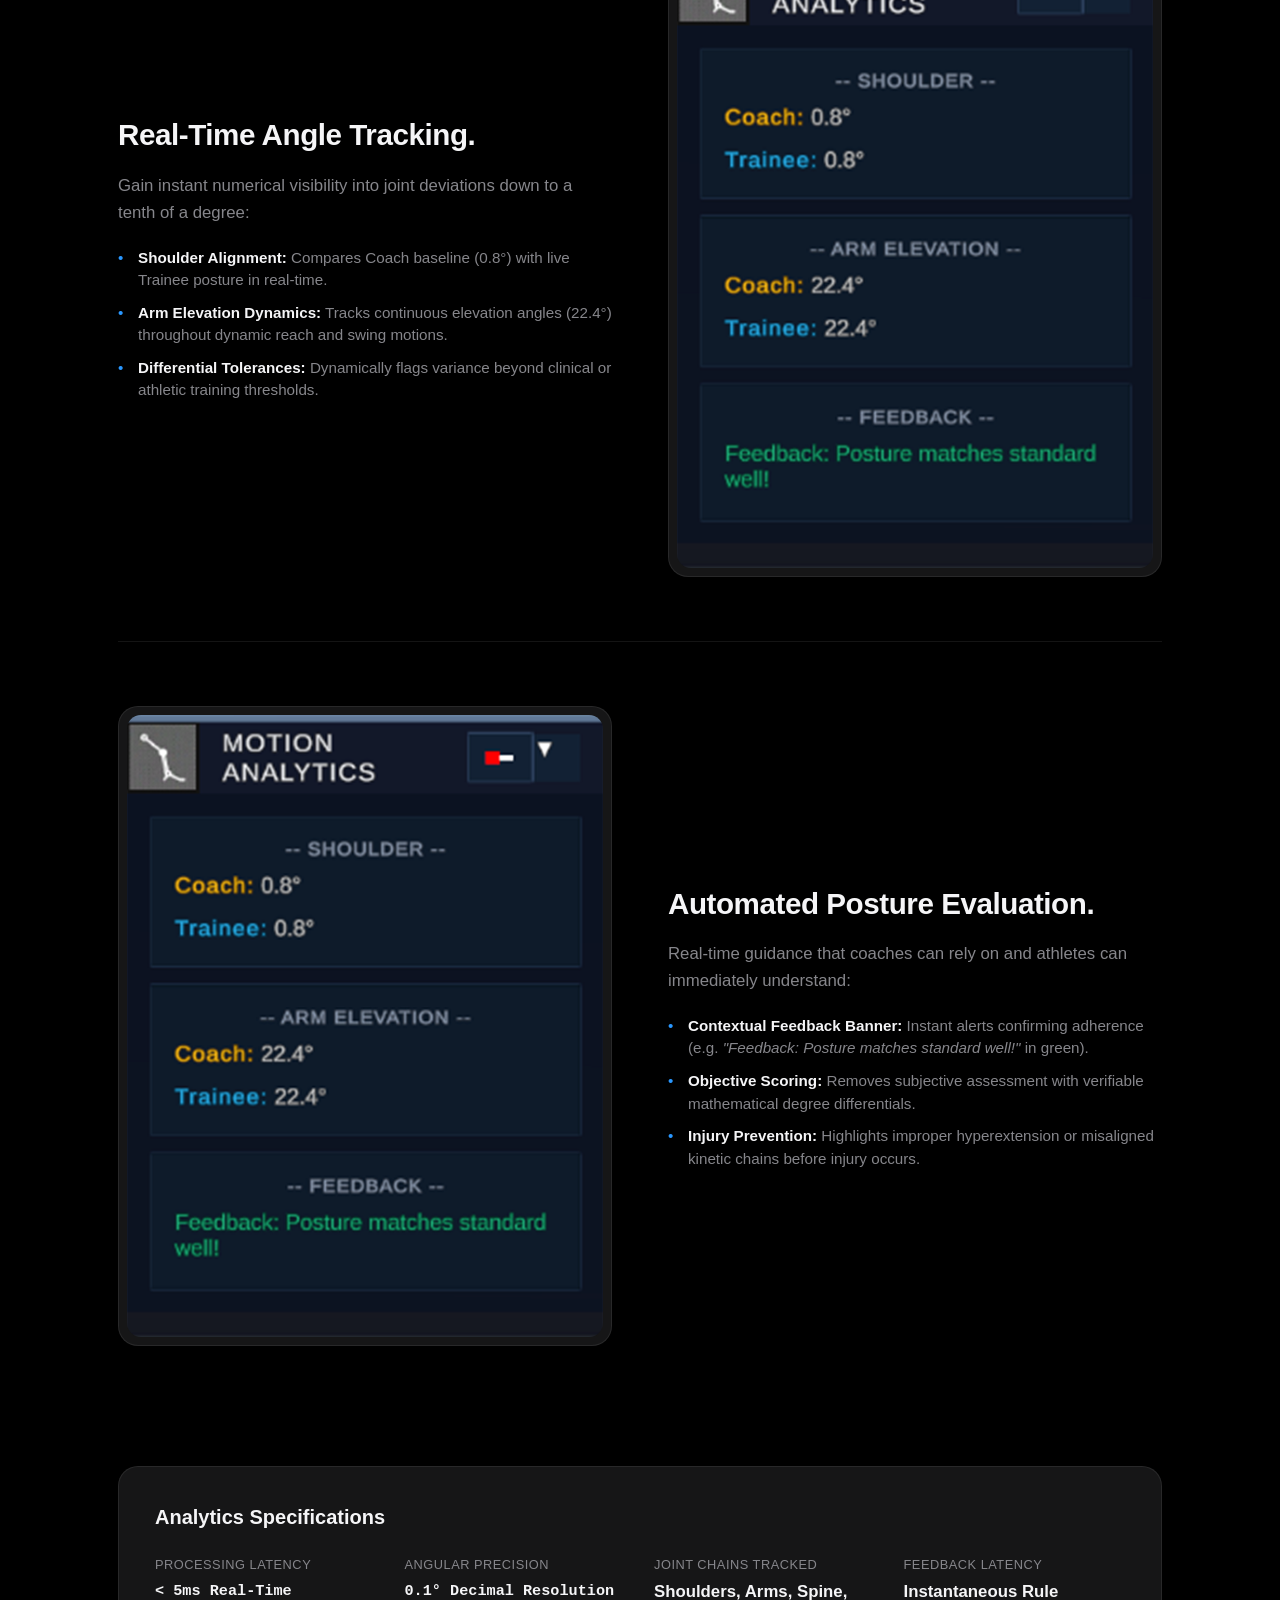
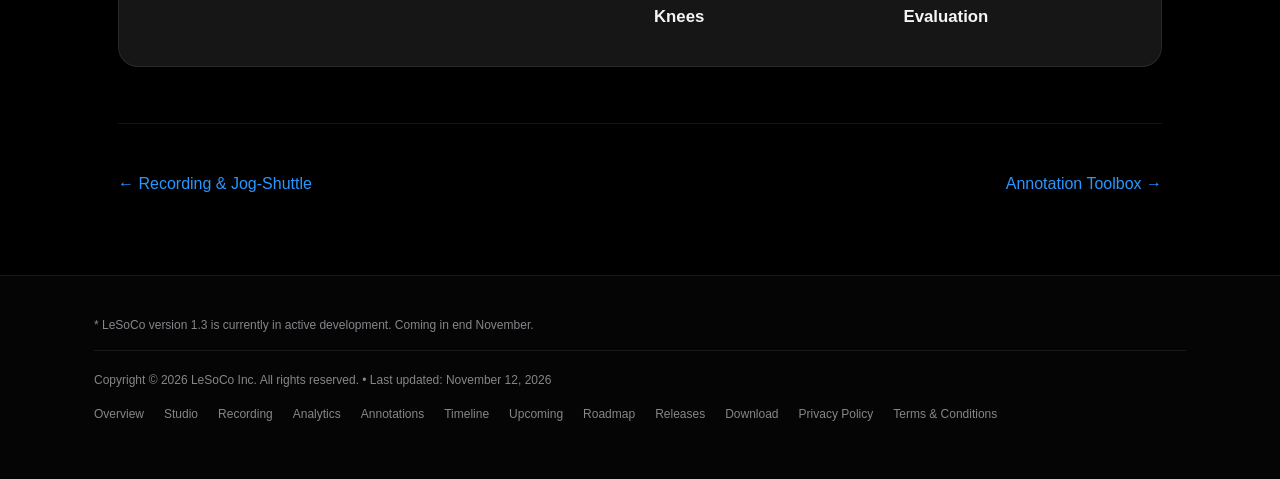
==== commit ab8bc6a2: "adding last updated" ====
--- a/analytics.html
+++ b/analytics.html
@@ -170,7 +170,7 @@
         * LeSoCo version 1.3 is currently in active development. Coming in end November.
       </div>
       <div class="apple-footer-bottom">
-        <div>Copyright &copy; <span id="year"></span> LeSoCo Inc. All rights reserved.</div>
+        <div>Copyright &copy; <span id="year"></span> LeSoCo Inc. All rights reserved. &bull; Last updated: November 12, 2026</div>
         <div class="apple-footer-links">
           <a href="index.html">Overview</a>
           <a href="studio.html">Studio</a>
--- a/style.css
+++ b/style.css
@@ -1608,6 +1608,55 @@
   color: var(--apple-text-secondary);
 }
 
+.roadmap-nested-list .roadmap-nested-list {
+  margin: 0.25rem 0 0.35rem 0.4rem;
+  padding-left: 0.75rem;
+  gap: 0.25rem;
+}
+
+.roadmap-nested-list .roadmap-nested-list li {
+  font-size: 0.83rem;
+  padding-left: 0.85rem;
+}
+
+.roadmap-nested-list .roadmap-nested-list li::before {
+  content: "▪";
+  font-size: 0.65rem;
+  line-height: 1.45;
+  color: var(--apple-blue-link);
+}
+
+.roadmap-nested-list .roadmap-nested-list .roadmap-nested-list {
+  margin: 0.2rem 0 0.25rem 0.35rem;
+  padding-left: 0.65rem;
+  gap: 0.2rem;
+}
+
+.roadmap-nested-list .roadmap-nested-list .roadmap-nested-list li {
+  font-size: 0.8rem;
+  padding-left: 0.8rem;
+}
+
+.roadmap-nested-list .roadmap-nested-list .roadmap-nested-list li::before {
+  content: "▫";
+  font-size: 0.65rem;
+  line-height: 1.45;
+  color: var(--apple-text-tertiary);
+}
+
+.stage-dot {
+  display: inline-block;
+  width: 7px;
+  height: 7px;
+  border-radius: 50%;
+  margin-right: 5px;
+  vertical-align: middle;
+}
+.stage-dot.red { background-color: #ff453a; box-shadow: 0 0 6px rgba(255, 69, 58, 0.4); }
+.stage-dot.yellow { background-color: #ffd60a; box-shadow: 0 0 6px rgba(255, 214, 10, 0.4); }
+.stage-dot.green { background-color: #30d158; box-shadow: 0 0 6px rgba(48, 209, 88, 0.4); }
+.stage-dot.blue { background-color: #0a84ff; box-shadow: 0 0 6px rgba(10, 132, 255, 0.4); }
+
 .roadmap-media-inline-badge {
   max-width: 260px;
   border-radius: 6px;
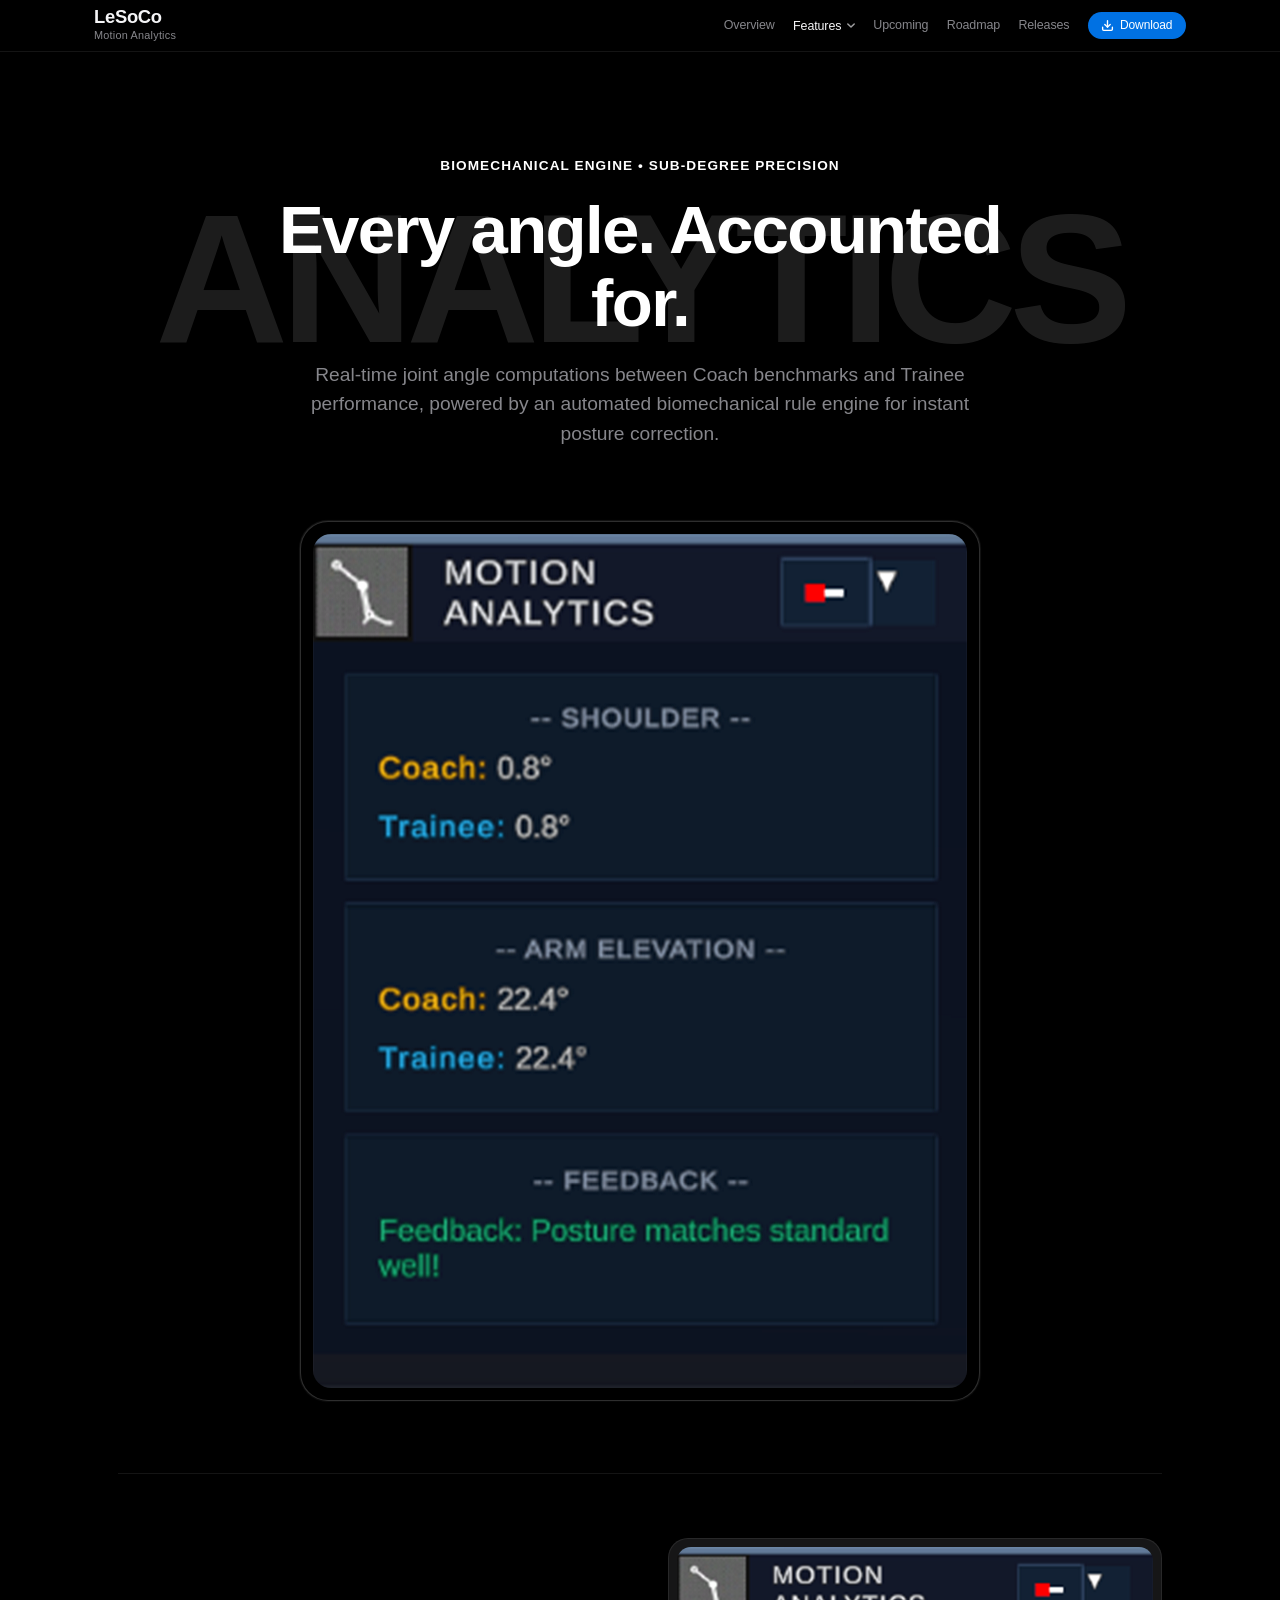
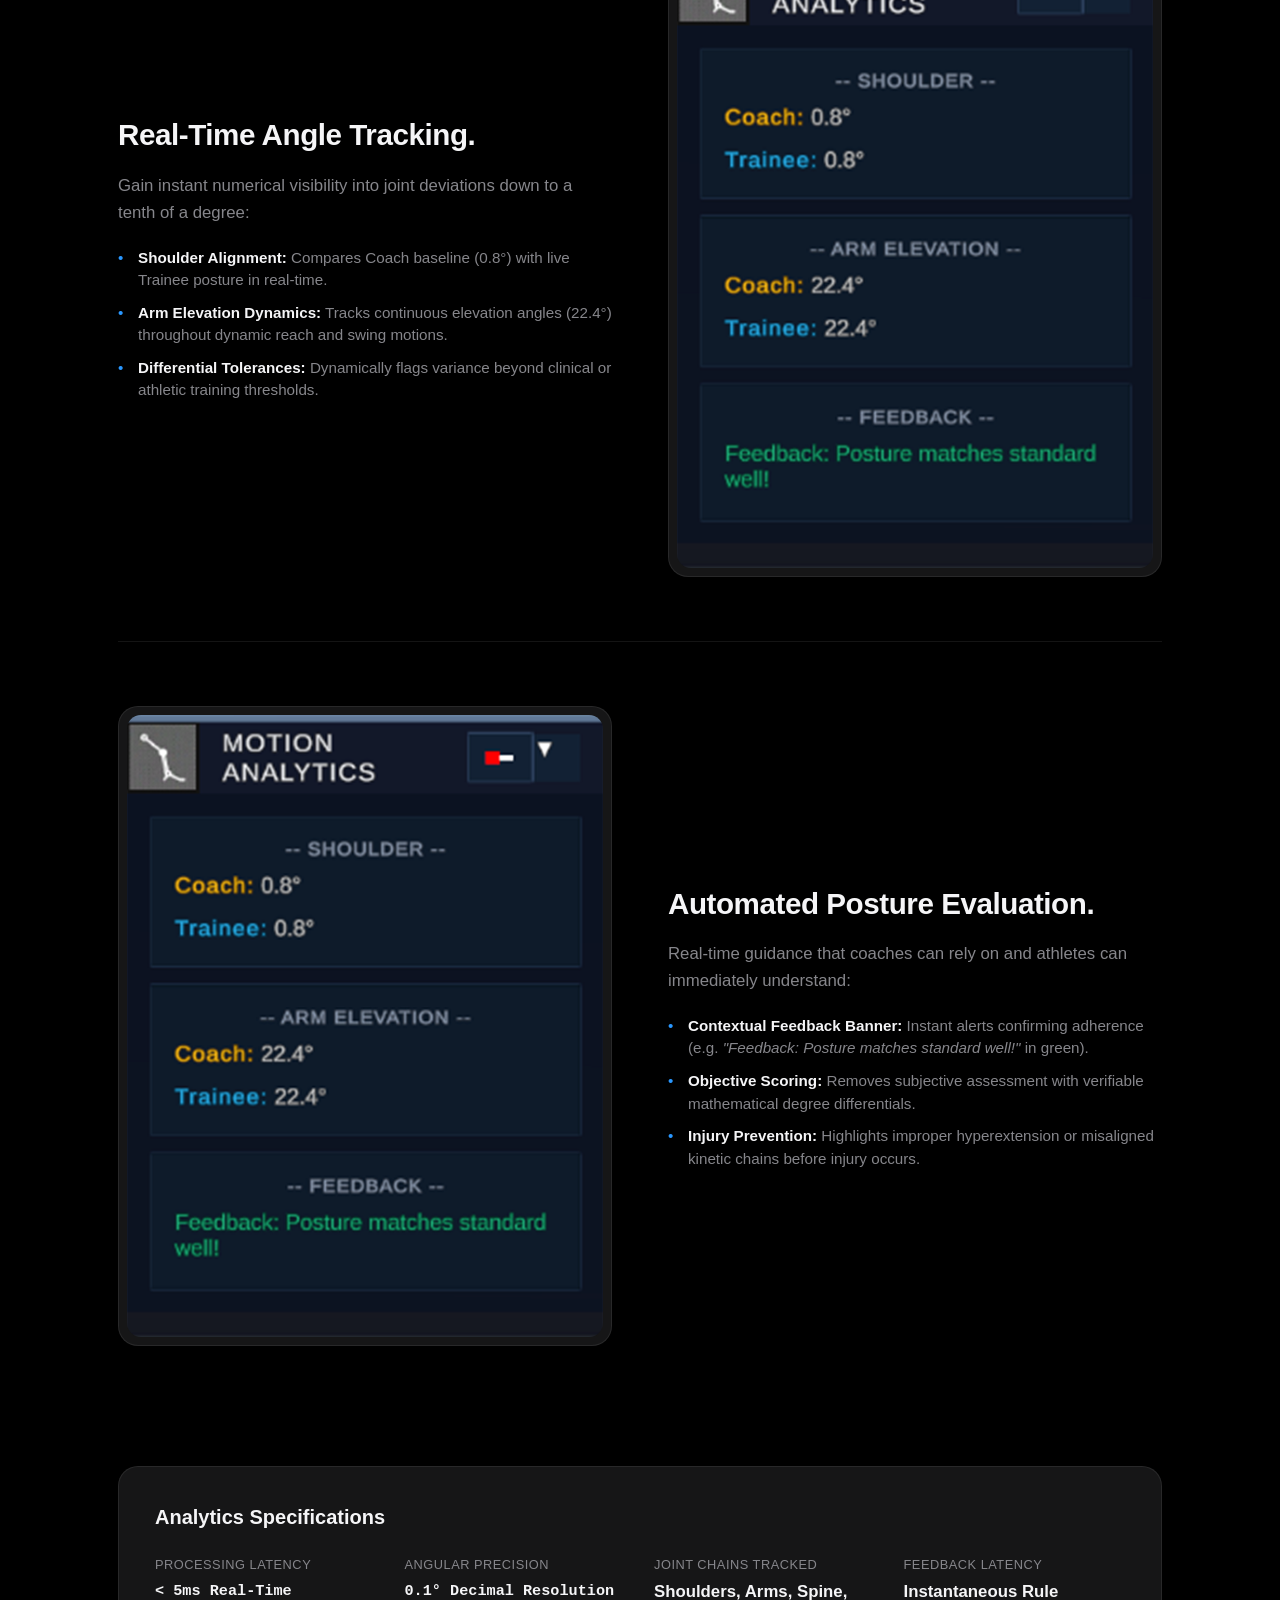
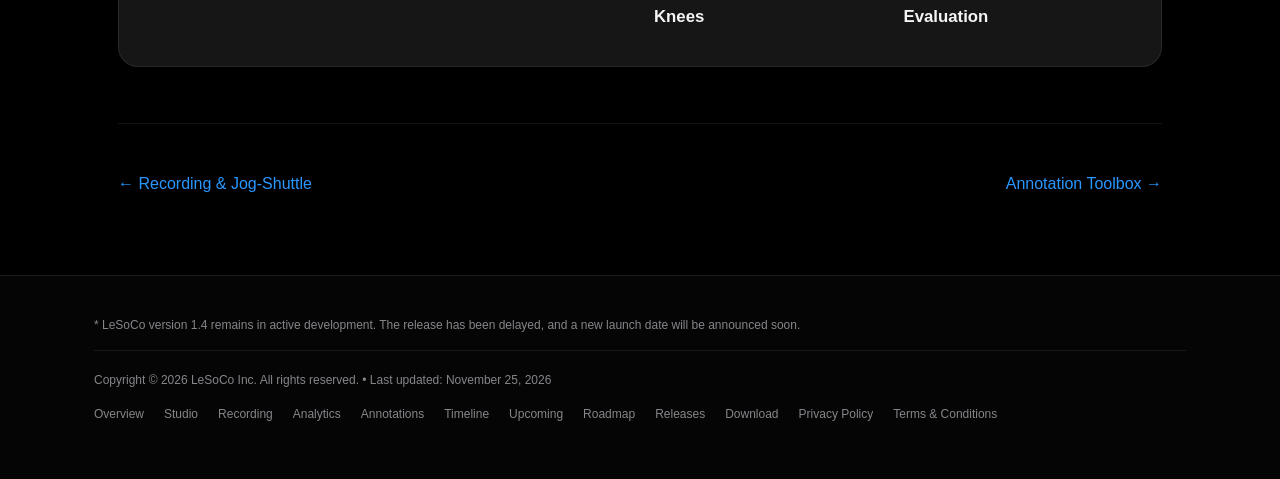
==== commit 7dcba628: "Update analytics.html" ====
--- a/analytics.html
+++ b/analytics.html
@@ -167,10 +167,10 @@
   <footer class="apple-footer">
     <div class="apple-container">
       <div class="apple-footer-note">
-        * LeSoCo version 1.3 is currently in active development. Coming in end November.
+        * LeSoCo version 1.4 remains in active development. The release has been delayed, and a new launch date will be announced soon.
       </div>
       <div class="apple-footer-bottom">
-        <div>Copyright &copy; <span id="year"></span> LeSoCo Inc. All rights reserved. &bull; Last updated: November 12, 2026</div>
+        <div>Copyright &copy; <span id="year"></span> LeSoCo Inc. All rights reserved. &bull; Last updated: November 25, 2026</div>
         <div class="apple-footer-links">
           <a href="index.html">Overview</a>
           <a href="studio.html">Studio</a>
